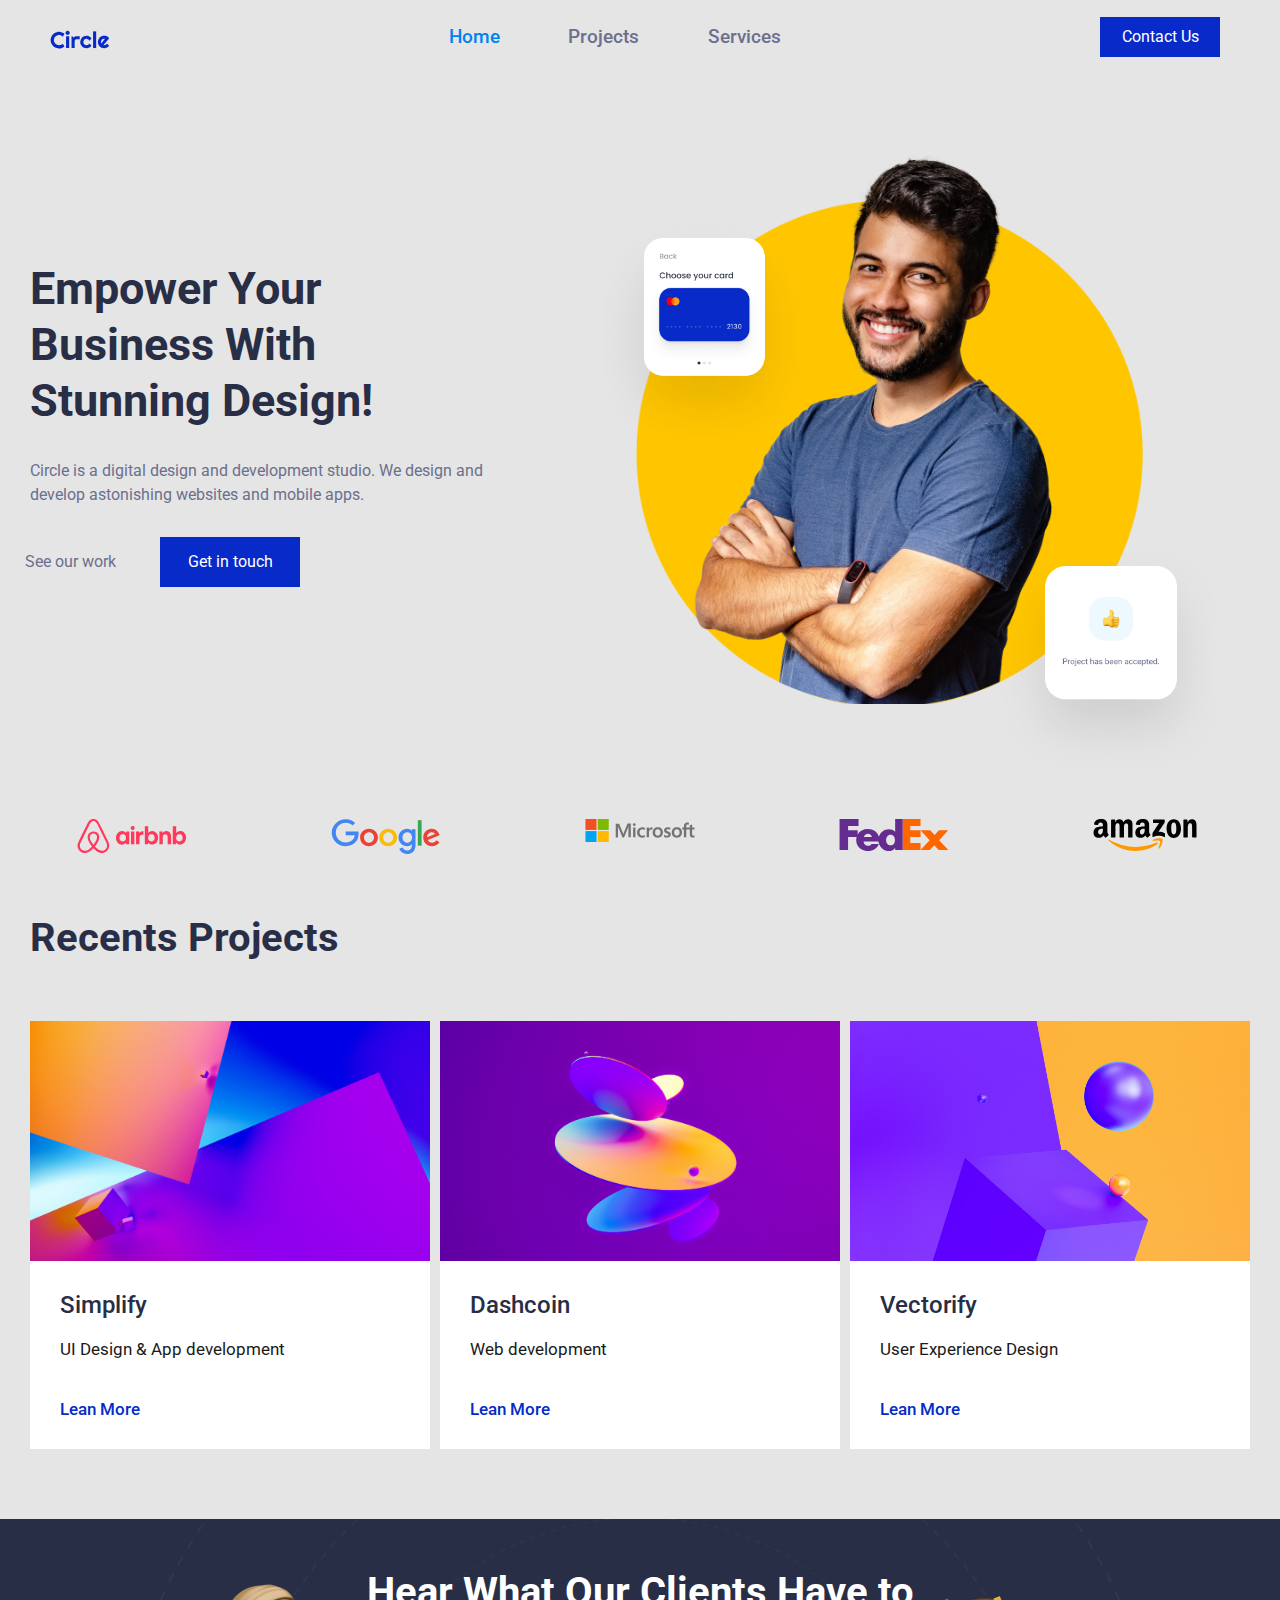
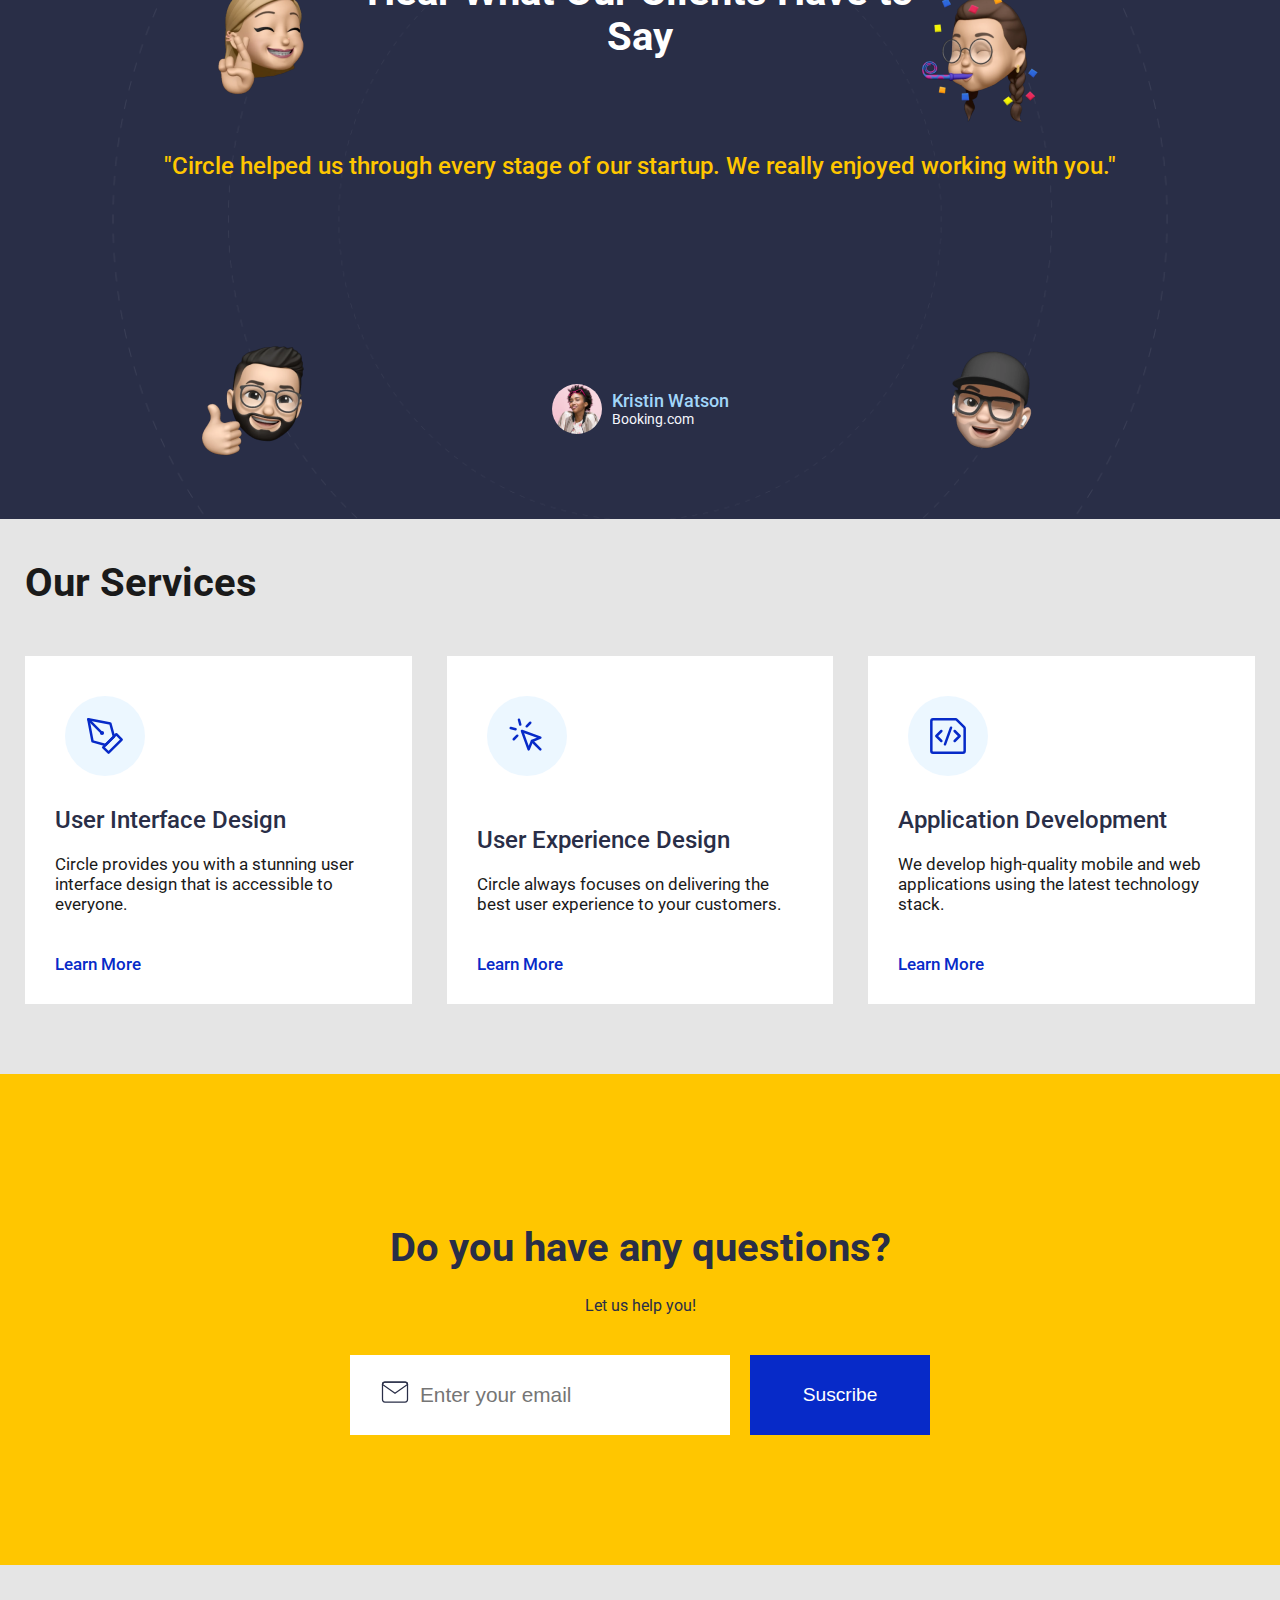
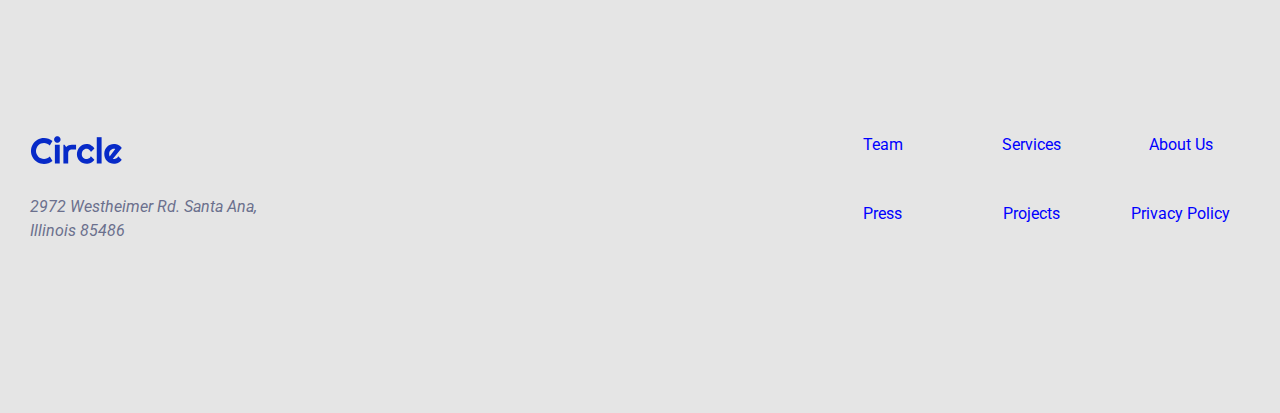
==== index.html @ cfe8a077 "mide term project" ====
<!DOCTYPE html>
<html lang="en">
<head>
    <meta charset="UTF-8">
    <meta http-equiv="X-UA-Compatible" content="IE=edge">
    <meta name="viewport" content="width=device-width, initial-scale=1.0">
    <title>MID-TERM</title>
    <!-- boostrap  -->
    
    <link rel="stylesheet" href="./style/style.css">
</head>
<body>
    <div class="total-container">
        <!-- header -->
        <header>
            <div>
                <div class="logo">
                  <img
                    class="circle-logo"
                    src="./img/logos/circle.svg"
                    alt="circle logo"
                  />
                </div>
        
                <nav id="page-nav">
                  <label for="hamburger">&#9776;</label>
                  <input type="checkbox" id="hamburger" />
        
                  <ul>
                    <li><a href="#Home" class="nav-link link-blue">Home</a></li>
                    <li><a href="#projects"class="nav-link">Projects</a></li>
                    <li><a href="#services" class="nav-link">Services</a></li>
                  </ul>
                </nav>
                <!-- contact us -->
                <div class="contact">
                  <a href="./html/contact.html">Contact Us</a>
                </div>
              </div>
        </header>

        <main>
            <!-- section 1 -->
            <section class="section1">
                <!-- texto -->
                <div class="section1-part1">
                    <!-- titulo -->
                    <h1>Empower Your Business With Stunning Design!</h1>
                    <!-- p -->
                    <p>
                        Circle is a digital design and development studio. We design and develop astonishing websites and mobile apps.
                    </p>
                    <!-- botones -->
                    <div class="section1-botones">
                        <a href="#" class="get">Get in touch</a>
                        <a href="#" class="see">See our work</a>
                    </div>
                </div>
                <!-- imagenes -->
                <div class="section1-part2 section1-img2">
                    <div><img src="./img/hero-section/card-1.png" alt="targeta bancaria" class="section1-img1"></div>
                    <div><img src="./img/hero-section/card-2.png" alt="Project has been accepted" class="section1-img3">
            </div>

            </section>
            <!-- section 2 -->
            <section class="section2">
                <!-- imagenes logos -->
                <div>
                    <img src="./img/logos/airbnb-logo.svg" alt="Airbnb logo" class="section2-logo">
                </div>
                <div>
                    <img src="./img/logos/google-logo.svg" alt="Google logo" class="section2-logo">
                </div>
                <div>
                    <img src="./img/logos/microsoft-logo.svg" alt="Microsoft logo" class="section2-logo">
                </div>
                <div>
                    <img src="./img/logos/fedex-logo.svg" alt="Fedex logo" class="section2-logo">
                </div>
                <div class="amazon-logo section2-logo">
                    <img src="./img/logos/amazon-logo.svg" alt="Amazon logo">
                </div>            
            </section>
            <!-- section 3 -->
            <section class="section3" id="projects">
                <!-- titulo -->
                <h2>Recents Projects</h2>
                <!-- proyectos -->
                <div class="projects">
                    <!-- proyecto 1 -->
                    <div class="project pro1">
                        <!-- imagen -->
                        <div class="container-img">
                            <img src="./img/projects-section/1.jpg" alt="Simplify" class="section3-img" >
                        </div>
                        <!-- parte inferior -->
                        <div class="container-txt">
                            <!-- titulo -->
                            <p class="project-title">Simplify</p>
                            <!-- texto -->
                            <p class="project-txt">UI Design & App development</p>
                            <!-- link -->
                            <a href="./html/recentProject1.html">Lean More</a>
                        </div>
                    </div>
                    <!-- proyecto 2 -->
                    <div class="project pro2">
                        <!-- imagen -->
                        <div class="container-img">
                            <img src="./img/projects-section/2.jpg" alt="Dashcoin" class="section3-img">
                        </div>
                        <!-- parte inferior -->
                        <div class="container-txt">
                            <!-- titulo -->
                            <p class="project-title">Dashcoin</p>
                            <!-- texto -->
                            <p class="project-txt">Web development</p>
                            <!-- link -->
                            <a href="./html/recentProject1.html">Lean More</a>
                        </div>
                    </div>
                    <!-- proyecto 3 -->
                    <div class="project pro3">
                        <!-- imagen -->
                        <div class="container-img">
                            <img src="./img/projects-section/3.jpg" alt="Vectorify" class="section3-img">
                        </div>
                        <!-- parte inferior -->
                        <div class="container-txt">
                            <!-- titulo -->
                            <p class="project-title">Vectorify</p>
                            <!-- texto -->
                            <p class="project-txt">User Experience Design</p>
                            <!-- link -->
                            <a href="./html/recentProject1.html">Lean More</a>
                        </div>
                    </div>
                </div> 
            </section>
            <!-- section 4 -->
            <section class="section4">
                <div class="section4-content">
                    <!-- titulo -->
                    <h3>Hear What Our Clients Have to Say</h3>
                    <!-- texto -->
                    <p class="section4-txt">"Circle helped us through every stage of our startup. We really enjoyed working with you."</p>
                    <!-- usuario -->
                    <div>
                        <!-- información -->
                        <div class="section4-user">
                            <!-- imagen usuario -->
                            <div class="section4-user-image"></div>
                            <!-- nombre -->
                            <div class="section4-user-info">
                                <p class="section4-name">Kristin Watson</p>
                                <!-- web -->
                                <p class="section4-web">Booking.com</p>
                            </div>
                        </div>
                    </div>
                </div>
                <!-- imagenes esquinas -->
                <img src="./img/testimonial-section/memoji-1.png" alt="memoji" class="section4-img1">   
                <img src="./img/testimonial-section/memoji-2.png" alt="memoji" class="section4-img2">   
                <img src="./img/testimonial-section/memoji-3.png" alt="memoji" class="section4-img3">   
                <img src="./img/testimonial-section/memoji-4.png" alt="memoji" class="section4-img4">   
            </section>
            <!-- section 5 -->
            <section class="section5" id="services">
                <!-- titulo -->
                <h1>Our Services</h1>
                <!-- body -->
                <div class="section5-content">
                    <!-- user interface -->
                    <div class="section5-box">
                        <!-- imagen -->
                        <div class="section5-img1"></div>
                        <!-- parte inferior -->
                        <div class="container-txt">
                            <!-- texto -->
                            <p class="project-title">
                                User Interface Design
                            </p>
                            <p class="project-txt">
                                Circle provides you with a stunning user interface design that is accessible to everyone.
                            </p>
                            <!-- link -->
                            <a href="#">Learn More</a>
                        </div>
                    </div>
                    <!-- user experience design -->
                    <div class="section5-box">
                        <!-- imagen -->
                        <div class="section5-img2"></div>
                        <!-- parte inferior -->
                        <div class="container-txt">
                            <!-- texto -->
                            <p class="project-title">
                                User Experience Design
                            </p>
                            <p class="project-txt">
                                Circle always focuses on delivering the best user experience to your customers.
                            </p>
                            <!-- link -->
                            <a href="#">Learn More</a>
                        </div>
                    </div>
                    <!-- application development -->
                    <div class="section5-box">
                        <!-- imagen -->
                        <div class="section5-img3"></div>
                        <!-- parte inferior -->
                        <div class="container-txt">
                            <!-- texto -->
                            <p class="project-title">
                                Application Development
                            </p>
                            <p class="project-txt">
                                We develop high-quality mobile and web applications using the latest technology stack.
                            </p>
                            <!-- link -->
                            <a href="#">Learn More</a>
                        </div>
                    </div>
                </div>
            </section>
            <!-- section 6 -->
            <section class="section6">
                <div class="section6-content">
                    <!-- titulo -->
                    <h1>Do you have any questions?</h1>
                    <!-- subtitulo -->
                    <div class="section6-subtitle">Let us help you!</div>
                    <!-- form -->
                    <div class="section6-email">
                        <form>
                            <!-- enter your email -->
                            <div class="section6-enter-email">
                                <!-- imagen -->
                                <div class="email-img"></div>
                                <!-- input -->
                                <input type="email" placeholder="Enter your email" class="section6-input-email">
                            </div>
                            <!-- botón -->
                            <input type="submit" value="Suscribe" class="section6-submit">
                        </form>
                        <!-- succes -->
                        <div class="section6-succes">
                            Thank you! Your submission has been received!
                        </div>
                        <!-- fail -->
                        <div class="section6-fail">
                            Oops! Something went wrong while submitting the form.
                        </div>
                    </div>
                </div>
            </section>
        </main>
        <!-- footer -->
        <footer>
            <!-- circle -->
            <div class="footer-info">
                <!-- logo -->
                <div class="footer-logo"></div>
                <!-- dirección -->
                <address>
                    2972 Westheimer Rd. Santa Ana, Illinois 85486
                </address>
            </div>
            <!-- links -->
            <div class="footer-links">
                <a href="#">Team</a>
                <a href="#">Services</a>
                <a href="#">About Us</a>
                <a href="#">Press</a>
                <a href="#">Projects</a>
                <a href="#">Privacy Policy</a>
            </div>
        </footer>
    </div>
<script src="./script/index.js"></script>

</body>
</html>
---- style/style.css ----
/* google fonts import roboto */
@import url('https://fonts.googleapis.com/css2?family=Roboto:wght@100;300;400;500;700&display=swap');
/* General styling */

*{
    box-sizing: border-box;
    margin: 0 auto;
    padding: 0;
}

body{
    font-family: 'Roboto', sans-serif;
    color: #1a1a1a;
    background: #E5E5E5;
}
h1, h2, h3, h4, h5, h6 {
    font-weight: bold;
}

/* Header */
.circle-logo {
    width: 100px;
    padding: 20px;
    margin-top: 10px;
  }

  header > div {
    width: 100%;
  
  }
  
  nav {
    width: 100%;
    padding: 0;
    margin: 0;
    background: #C8C8C8;
  }
  nav label, #hamburger {
    display: none;
  }
  
  nav ul {
    list-style: none;
    display: flex;
    justify-content: space-around;
    align-items: center;
    padding: 0;
    height: 100%;
  }
  .nav-link:hover{
    color:#072ac8 ;
  }
  .link-blue{
    color: #0082f3;
  }
  nav a {
    text-decoration: none;
    color: black;
  }

  nav a {
    color: #1a1a1a;
    font-weight: 500;
    cursor: pointer;
  }
  
  /* Show Hamburger */
  nav label {
    display: inline-block;
    color: rgb(25, 25, 25);
    font-style: normal;
    font-size: 2em;
    padding: 20px;
    position: absolute;
    top: -4px;
    right: 20px;
    cursor: pointer;
  }
  
  
  /* Break down menu items into vertical */
  
  .nav-link{
    font-size: 1.2em;
    text-align: left;
    display: block;
    margin-left: 5%;
    margin-bottom: 20px;
    padding: 10px;
    color: #6b708d;
  
  }
  .nav-link:hover{
    color:#072ac8 ;
  }
  .link-blue{
    color: #0082f3;
  }
  
  
  /* Toggle show/hide menu on checkbox click */
  #page-nav ul {
    display: none;
  }
  
  #page-nav input[type='checkbox']:checked ~ ul {
    animation-duration: 0.5s;
    animation-name: slidein;
    display: block;
  }
  
  @keyframes slidein {
    from {
      margin-left: 100%;
      width: 300%
    }
  
    to {
      margin-left: 0%;
      width: 100%;
    }
  }
  .contact{
    display: none;
  }
/* MAIN */
/* Section 1 */

.section1{
    display: flex;
    flex-direction: column;
    align-items: center;
    margin: 10px;
}
.section1-part1{
   display: flex; 
   align-items: center;
   flex-direction: column;
}
/* h1 */
.section1-part1 h1{
    color: #292E47;
    margin-top: 20px;
    font-size: 1.8rem;
    text-align: center;
    max-width: 85%;
    line-height: 2.5rem;
}
/* p */
.section1-part1 p{
    text-align: center;
    max-width: 85%;
    color: #6B708D;
    line-height: 1.7rem;
    margin: 30px;    
}
/* botones  */
.section1-botones{
    display: flex;
    flex-wrap: nowrap;
    align-items: center;
    flex-direction: column;
}
.get{
    height: 50px;
    width: 140px;
    background: #072ac8;
    margin-right: 20px;
    color: white;
    text-decoration: none;
    display: flex;
    align-items: center;
    justify-content: center;
}

.see{
    height: 50px;
    width: 140px;
    margin-right: 20px;
    color: #6B708D;
    text-decoration: none;
    display: flex;
    align-items: center;
    justify-content: center;
}
/* imagenes section 1  */
.section1-part2{
    margin-top: 30px;
}
.section1-img1{
    display: none;
}
.section1-img2{
        height: 400px;
        width: 360px;
        background-image: url("../img/hero-section/hero-image.png");
        position: relative;
        background-position: 50% 50%;
        background-size: cover;
        background-repeat: no-repeat;
}
.section1-img3{
    display: none;
}

/* section 2 */
.section2{
    margin: 90px 10px 10px 10px;
    display: grid;
    grid-template-columns: repeat(2, 1fr);
    grid-template-rows: repeat(2, 1fr);
    grid-column-gap: 20px;
    grid-row-gap: 20px;
    justify-items: center;
}
.section2-logo{
    width: 110px;
    margin: 25px;
}
.amazon-logo{
    display: none;
}

/* section 3 */
.section3{
    display: flex;
    flex-direction: column;
    align-items: center;
    margin: 30px;
}

.section3 h2{
    color:#292E47;
    font-size: 40px;
    margin-top: 20px;
}
.projects{
    display: grid;
    grid-template-columns: 1fr;
    grid-template-rows: repeat(3, 1fr);
    grid-column-gap: 0px;
    width: 100%;
}
.project{
    background: white;
    width: 100%;
    margin: 10px auto;

}

/* projects images */

.container-img{
    width: 100%;
    height: 240px;
    margin: auto;
}
.section3-img{
    display: block;
    width: 100%;
    height: 100%;
    margin: 0;
    object-fit: cover; 
}
/* parte inferior projects */
.container-txt{
    height: auto;
    display: flex;
    flex-direction: column;
    justify-content: space-between;
}
.project-title{
    margin: 30px 30px 20px;
    color: #292e47;
    font-size: 1.5rem;
    font-weight: 500;
}
.project-txt{
    margin: 0px 30px 10px;
    font-size: 17px;
    font-weight: 400;
}
.container-txt a{
    text-decoration: none;
    color: #072ac8;
    font-size: 17px;
    font-weight: 500;
    margin: 30px;
}

/* section 4 */
.section4{
    height: 500px;
    margin: 0;
    position: relative;
    background-image: url(../img/testimonial-section/orbit.png);
    background-color: #292e47;
    margin-top: 60px;
    background-position: 50% 50%;
    background-size: cover;
    background-repeat: no-repeat;
}
.section4-content{
    display: flex;
    flex-direction: column;
}
.section4-content h3{
    color: white;
    font-size: 30px;
    width: 80%;
    text-align: center;
    margin-top: 50px;
    line-height: 45px;
}
.section4-txt{
    color: #FFC600;
    margin-top: 70px;
    font-size: 1.5rem;
    text-align: center;
    font-weight: 500;
    width: 80%;
    line-height: 35px;
}
.section4-user{
    display: flex;
    flex-direction: row;
    align-items: center;
    position: relative;
    top: 90px;
}
.section4-user-image{
    width: 50px;
    height: 50px;
    border-radius: 50%;
    background-image: url(../img/testimonial-section/profile.png);
    background-position: 50% 50%;
    background-size: cover;
    background-repeat: no-repeat;
    margin-right: 10px;
    position: relative;
}
.section4-name{
    color: #A2D6F9;
    font-size: 1.1rem;
    font-weight: 500;
}
.section4-web{
    color:#F4F6FC;
    font-size: 0.85rem;
}
.section4-img1{
    display: none; 
}
.section4-img2{
    display: none; 
}
.section4-img3{
    display: none; 
}
.section4-img4{
    display: none;  
}


/* section 5 */
.section5{
    margin-top: 40px;    
}
/* titulo seccion */
.section5 h1{
    font-size: 1.8rem;
    text-align: center;
}
/* contenido seccion */
.section5-content{
    display: grid;
    grid-template-columns: 1fr;
    grid-template-rows: repeat(3, 1fr);
    grid-column-gap: 0px;
    grid-row-gap: 15px;
    margin-top: 20px;
    margin-bottom: 60px;
}
/* cajas */
.section5-box{
    display: flex;
    flex-direction: column;
    justify-content: space-between;
    background-color: white;
    margin:0px 30px;
}
/* imagenes iconos  */
.section5-img1{
    width: 80px;
    height: 80px;
    margin: 40px 0 0 40px;
    border-radius: 50%;
    background-color: #ecf7ff;
    background-image: url(../img/services-section/icons/1.svg);
    background-position: 50% 50%;
    background-repeat: no-repeat;
}
.section5-img2{
    width: 80px;
    height: 80px;
    margin: 40px 0 0 40px;
    border-radius: 50%;
    background-color: #ecf7ff;
    background-image: url(../img/services-section/icons/2.svg);
    background-position: 50% 50%;
    background-repeat: no-repeat;
}
.section5-img3{
    width: 80px;
    height: 80px;
    margin: 40px 0 0 40px;
    border-radius: 50%;
    background-color: #ecf7ff;
    background-image: url(../img/services-section/icons/3.svg);
    background-position: 50% 50%;
    background-repeat: no-repeat;
    
}

/* section 6 */
.section6{
    display: flex;
    background-color: #ffc600;
    text-align: center;
}
.section6 h1{
    font-size: 1.8rem;
    margin-top: 100px;
    color:#292E47;
}
.section6-subtitle{
    color: #292E47;
    margin-top: 25px;
    margin-bottom: 40px;
}
/* form */
.section6-email{
    display: flex;
    flex-direction: column;
}
/* email */
.section6-enter-email{
    position: relative;
}
.section6-input-email{
    height: 80px;
    width: 240px;
    padding: 15px 70px;
    display: flex;
    border: 0;
}
.email-img{
    position: absolute;
    left: 8%;
    top: 27%;
    right: auto;
    bottom: auto;
    width: 30px;
    height: 30px;
    background-image: url(../img/newsletter/icon/mail.svg);
    background-position: 50% 50%;
    background-size: auto;
    background-repeat: no-repeat;
}
.section6-submit{
    padding: 15px 30px;
    background-color: #072ac8;
    font-size: 1.2rem;
    border: 0;
    color: white;
    margin-top: 20px;
    margin-bottom: 100px;
    height: 80px;
    width: 240px;
}
.section6-succes{
    display: none;
}
.section6-fail{
    display: none;
}
/* footer */
footer{
    margin-top: 60px;
}
.footer-info{
    display: flex;
    flex-direction: column;
    text-align: center;
}
.footer-logo{
    width: 100px;
    height: 30px;
    margin-bottom: 30px;
    background-image: url(../img/logos/circle.svg);
    background-size: contain;
    background-repeat: no-repeat;
}
.footer-info address{
    width: 240px;
    line-height: 150%;
    color: #6B708D;
    margin-bottom:25px;   
}
.footer-links{
    display: grid;
    grid-template-columns: repeat(3, 1fr);
    grid-template-rows: repeat(2, 1fr);
    grid-column-gap: 16px;
    grid-row-gap: 16px;
    margin-bottom: 100px; 
    margin-right: 50px;
    margin-left: 50px;
    text-align: start;
}
.footer-links a{
    text-decoration: none;
    color: blue;   
    text-align: center; 
}
/* MEDIA QUERY 480PX */
@media screen and (min-width: 480px){
    /* section1 */
    /* titulo */
    .section1-part1 h1{
        font-size: 2.5rem;
        line-height: 3rem;
    }
    /* botones */
    .section1-botones{
        display: flex;
        flex-wrap: nowrap;
        align-items: center;
        flex-direction: row; 
    }
    /* titulo section 4 */
    .section4-content h3{
        font-size: 40px;
        width: 90%;
    }
    .section4-user{
        top: 130px;
    }
    /* titulo section 5 */
    .section5 h1{
        font-size: 2.5rem;
    }
    /* formulario section 6 */
    .section6-submit{
        width: 400px;
    }
    .section6-input-email{
        width: 400px;
    }
}
/* MEDIA QUERY 768PX */
@media screen and (min-width: 768px){
    /* section 1 */
    .section1-part1 h1{
        font-size: 3.5rem;
        line-height: 4.5rem;
    }
    .section1-part1 p{
        font-size: 1.3rem;
        line-height: 1.9rem;
    }
    /* section 1 part 2 */
    .section1-img1{
        display: block;
        position: absolute;
        left:-90px;
        right: auto;
        bottom: auto;
        max-width: 280px;
    }
    .section1-img2{
        height: 600px;
        width: 550px;
        background-image: url("../img/hero-section/hero-image.png");
        position: relative;
        background-position: 50% 50%;
        background-size: cover;
        background-repeat: no-repeat;

    }
    .section1-img3{
        display: block;
        position: absolute;
        left: 75%;
        top: 75%;
        right: auto;
        bottom: auto;
        max-width: 280px;
    }
    /* section 3 */
    .section3 {
        display: block;
    }
    .section3 h2 {
        text-align: left;
        margin-bottom: 50px;
    }
    .projects{
        display: grid;
        grid-template-columns: repeat(2, 1fr);
        grid-template-rows: repeat(2, 1fr);
        grid-column-gap: 30px;
        grid-row-gap: 0px;
    }
    /* section 4 */
    .section4{
     position: relative;
     height: 500px;
    }
    .section4-content h3{
        width: 45%;
    }
    .section4-user{
        top: 110px;
    }

    .section4-img1{
        display: block;
        position: relative;
        width: 100px;
        top: -60%;
        left: -27%;
    }
    .section4-img2{
        display: block;
        position: relative;
        width: 100px;
        top: -15%;
        left: 27%;
    }
    .section4-img3{
        display: block;
        position: relative;
        width: 100px;
        top: -36%;
        left: -27%;
    }
    .section4-img4{
        display: block;
        position: relative;
        width: 100px;
        top: -118%;
        left: 27%;   
    }

    /* section 5 */
    .section5-content{
        display: grid;
        grid-template-columns: repeat(3, 1fr);
        grid-column-gap: 35px;
        grid-template-rows: 1fr;
        margin: 50px 25px 70px 25px;
    }
    .section5-box{
        margin: 0;
    }
    .section5 h1{
        text-align: left;
        margin-left: 25px;
    }
    
        /* section 6 */
    .section6 h1{
        font-size: 2.5rem;
        margin-top: 150px;
    }
    /* form */
    form{
        display: flex;
    }
    /* email */
    .section6-input-email{
        width: 380px;
    }
    .section6-email{
        margin-bottom: 130px;
        width: 700px;
    }
    .section6-submit{
        margin: 0 0 0 20px;
        width: 180px;
    }
    .section6-input-email{
        font-size: 1.3rem;
    }
    .section6-succes{
        display: none;
    }
    .section6-fail{
        display: none;
    }
    /* footer */
    footer{
        display: flex;
        margin-top: 170px;
        margin-bottom: 90px;
    }
    .footer-info{
        text-align: left;
        margin-left: 30px;
    }
    .footer-logo{
        margin: 0 0 30px 0;
    }
    .footer-links{
        grid-column-gap: 50px;
        grid-row-gap: 50px
    }
}
/* MEDIA QUERY 992PX*/
@media screen and (min-width: 992px){
    .total-container{
        max-width: 1335px;
    }
    /* header */
   .logo{
    margin-left: 30px;
   }
   .contact{
    display: block;
    margin-right: 20px;
    background: #072ac8;
    display: flex;
    align-items: center;
    justify-content: center;
    height: 40px;
    width: 120px;
    margin-right: 60px;
  }
  .contact:hover{
    background-color: #0b1957;
  }
  .contact a{
    text-decoration: none;
    color: white;
  }
  header > div {
    display: flex;
    justify-content: space-between;
    align-items: center;
    flex-flow: row;
  }
  nav {
    width: 400px;
    background: none;
    margin: 0;
  }
  #page-nav ul {
    display: flex;
  }
  /* Show Hamburger */
  nav label {
    display: none;
  }  
  .nav-link{
    margin: 0;
   }
    /* section 1 */
    .section1{
        flex-direction: row;
        max-width: 100%;
        margin-left: 0;
        margin-top: 50px;
     }
     .section1-part1{
        align-items: flex-start;
        width: 42%;
        margin-left: 0;
     }
     .section1-part1 h1{
        font-size: 2.8rem;
        text-align: left;
        line-height: 3.5rem;
        margin-left: 30px;
    }
    .section1-part1 p{
        font-size: 1rem;
        line-height: 1.5rem;
        text-align: left;
       
    }
    .section1-botones{
        margin-left: 0;
        flex-direction: row-reverse;
    }
    .section1-part2{
        width: 40%;
        height: 43vw;
        margin-left: 0;
        margin-right: 10%;
        max-height:590px ;
    }
    .section1-img1{
        left:-10%;
        top: 10%;
        max-width: 240px;
    }
    .section1-img3{
        left: 70%;
        top: 70%;
        max-width: 240px;
    }
    /* section 2 */
    .section2{
        display: grid;
        grid-template-columns: repeat(5, 1fr);
        grid-template-rows: 1fr;
        grid-column-gap: 10px;
        grid-row-gap: 0px;
    }
    .amazon-logo{
        display: block;
    }
    /* section 3 */
    .projects{
        display: grid;
        grid-template-columns: repeat(3, 1fr);
        grid-template-rows: 1fr;
        grid-column-gap: 10px;
        grid-row-gap: 0px;
    }
    /* section 4 */
    .section4{
        position: relative;
        height: 600px;
    }
    .section4-txt{
        color: #FFC600;
        margin-top: 90px;
        font-size: 1.5rem;
        text-align: center;
        font-weight: 500;
        width: 80%;
        line-height: 35px;
    }
    .section4-img1{
        display: block;
        position: relative;
        width: 150px;
        top: -45%;
        left: -30%;
    }
    .section4-img2{
        display: block;
        position: relative;
        width: 150px;
        top: -9%;
        left: 27%;
    }
    .section4-img3{
        display: block;
        position: relative;
        width: 150px;
        top: -35%;
        left: -30%;
    }
    .section4-img4{
        display: block;
        position: relative;
        width: 150px;
        top: -118%;
        left: 27%;   
    }
    .section4-user{
        top: 200px;
    }
}
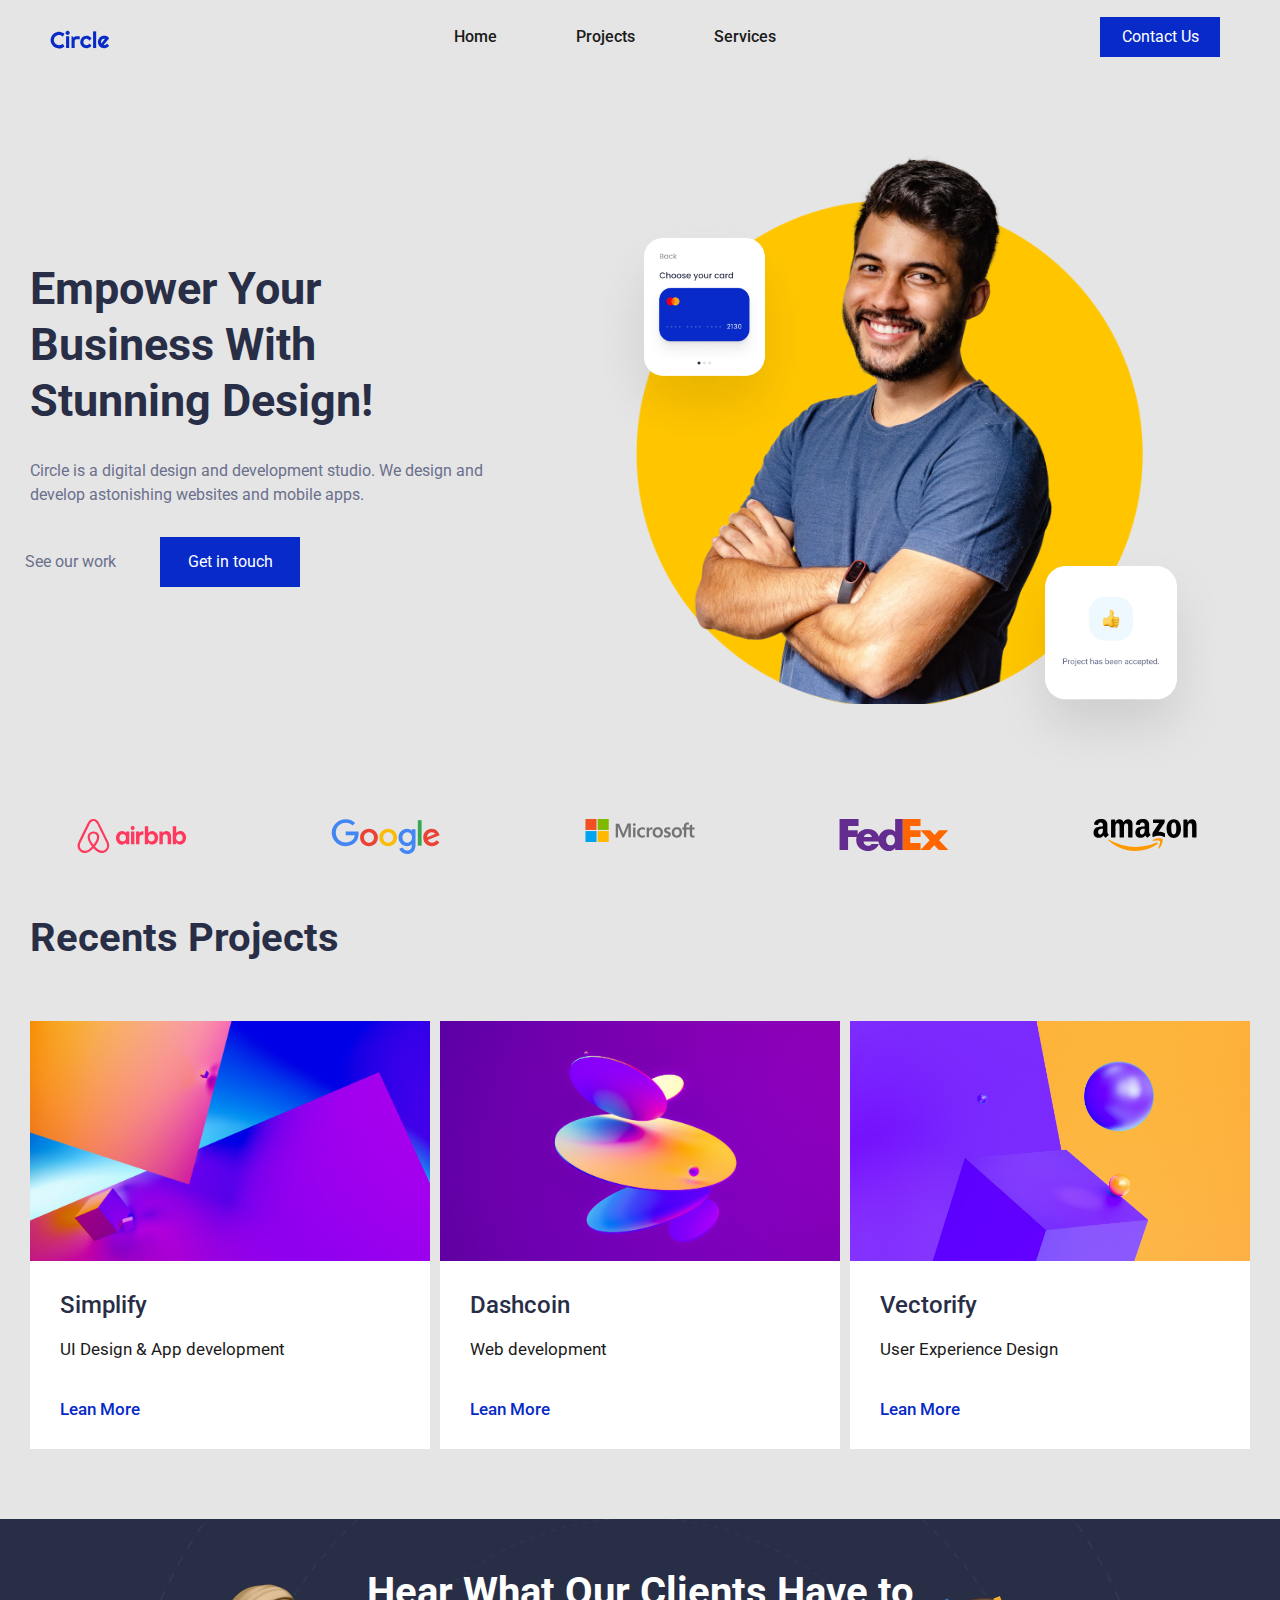
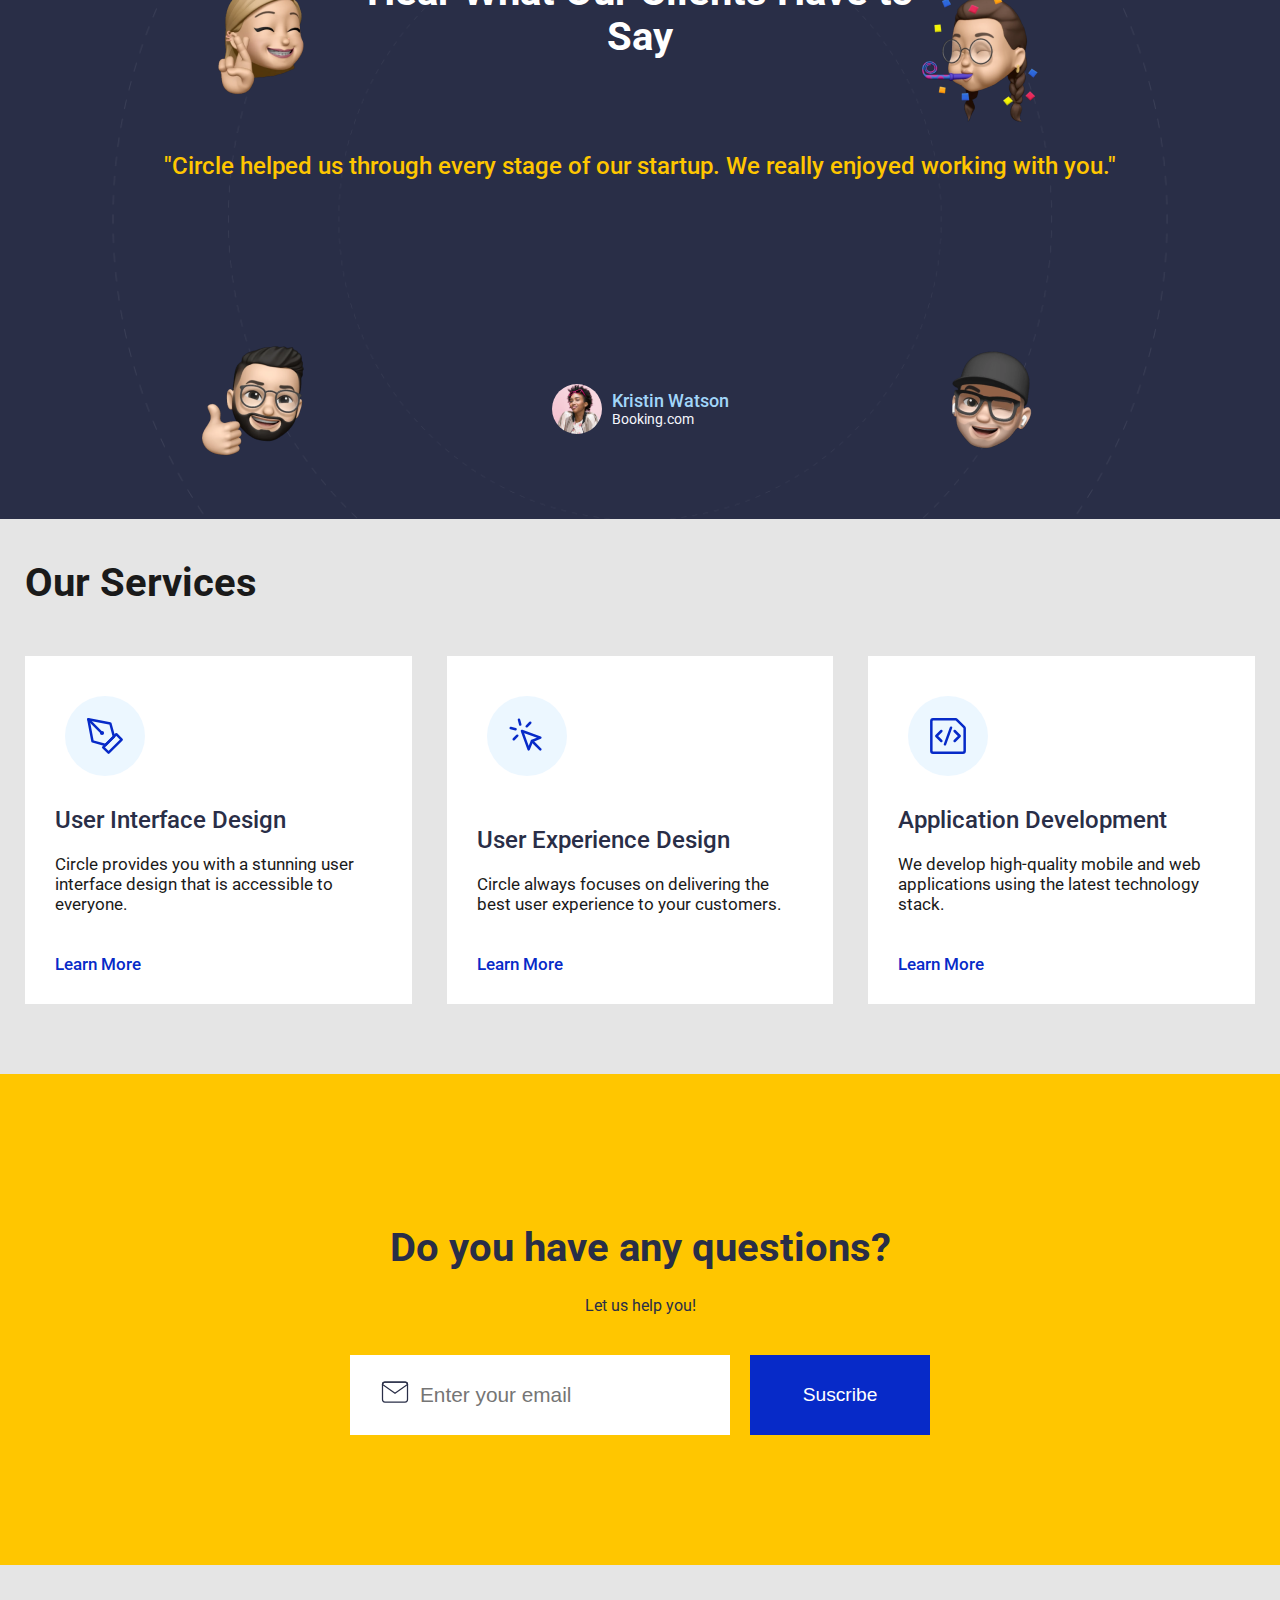
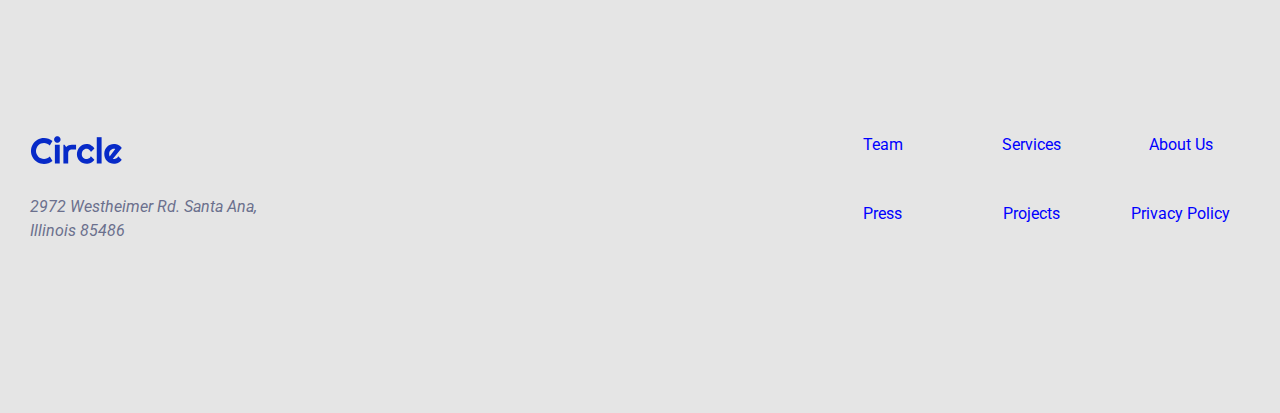
==== commit 4ad61f80: "burger menu" ====
--- a/index.html
+++ b/index.html
@@ -1,42 +1,48 @@
 <!DOCTYPE html>
 <html lang="en">
+
 <head>
     <meta charset="UTF-8">
     <meta http-equiv="X-UA-Compatible" content="IE=edge">
     <meta name="viewport" content="width=device-width, initial-scale=1.0">
     <title>MID-TERM</title>
     <!-- boostrap  -->
-    
+
     <link rel="stylesheet" href="./style/style.css">
 </head>
+
 <body>
     <div class="total-container">
         <!-- header -->
         <header>
             <div>
                 <div class="logo">
-                  <img
-                    class="circle-logo"
-                    src="./img/logos/circle.svg"
-                    alt="circle logo"
-                  />
-                </div>
-        
+                    <img class="circle-logo" src="./img/logos/circle.svg" alt="circle logo" />
+                </div>
+
                 <nav id="page-nav">
-                  <label for="hamburger">&#9776;</label>
-                  <input type="checkbox" id="hamburger" />
-        
-                  <ul>
-                    <li><a href="#Home" class="nav-link link-blue">Home</a></li>
-                    <li><a href="#projects"class="nav-link">Projects</a></li>
-                    <li><a href="#services" class="nav-link">Services</a></li>
-                  </ul>
+
+                    <input id="menu-toggle" type="checkbox" />
+
+                    <label class="menu-button-container" for="menu-toggle">
+                        <div class="menu-button"></div>
+                    </label>
+
+                    <ul class="menu">
+                        <li><a href="#index.html">Home</a></li>
+
+                        <li><a href="#projects">Projects</a></li>
+
+                        <li><a href="#services">Services</a></li>
+                    </ul>
+
+
                 </nav>
                 <!-- contact us -->
                 <div class="contact">
-                  <a href="./html/contact.html">Contact Us</a>
-                </div>
-              </div>
+                    <a href="./html/contact.html">Contact Us</a>
+                </div>
+            </div>
         </header>
 
         <main>
@@ -48,7 +54,8 @@
                     <h1>Empower Your Business With Stunning Design!</h1>
                     <!-- p -->
                     <p>
-                        Circle is a digital design and development studio. We design and develop astonishing websites and mobile apps.
+                        Circle is a digital design and development studio. We design and develop astonishing websites
+                        and mobile apps.
                     </p>
                     <!-- botones -->
                     <div class="section1-botones">
@@ -60,7 +67,7 @@
                 <div class="section1-part2 section1-img2">
                     <div><img src="./img/hero-section/card-1.png" alt="targeta bancaria" class="section1-img1"></div>
                     <div><img src="./img/hero-section/card-2.png" alt="Project has been accepted" class="section1-img3">
-            </div>
+                    </div>
 
             </section>
             <!-- section 2 -->
@@ -80,7 +87,7 @@
                 </div>
                 <div class="amazon-logo section2-logo">
                     <img src="./img/logos/amazon-logo.svg" alt="Amazon logo">
-                </div>            
+                </div>
             </section>
             <!-- section 3 -->
             <section class="section3" id="projects">
@@ -92,7 +99,7 @@
                     <div class="project pro1">
                         <!-- imagen -->
                         <div class="container-img">
-                            <img src="./img/projects-section/1.jpg" alt="Simplify" class="section3-img" >
+                            <img src="./img/projects-section/1.jpg" alt="Simplify" class="section3-img">
                         </div>
                         <!-- parte inferior -->
                         <div class="container-txt">
@@ -136,7 +143,7 @@
                             <a href="./html/recentProject1.html">Lean More</a>
                         </div>
                     </div>
-                </div> 
+                </div>
             </section>
             <!-- section 4 -->
             <section class="section4">
@@ -144,7 +151,8 @@
                     <!-- titulo -->
                     <h3>Hear What Our Clients Have to Say</h3>
                     <!-- texto -->
-                    <p class="section4-txt">"Circle helped us through every stage of our startup. We really enjoyed working with you."</p>
+                    <p class="section4-txt">"Circle helped us through every stage of our startup. We really enjoyed
+                        working with you."</p>
                     <!-- usuario -->
                     <div>
                         <!-- información -->
@@ -161,10 +169,10 @@
                     </div>
                 </div>
                 <!-- imagenes esquinas -->
-                <img src="./img/testimonial-section/memoji-1.png" alt="memoji" class="section4-img1">   
-                <img src="./img/testimonial-section/memoji-2.png" alt="memoji" class="section4-img2">   
-                <img src="./img/testimonial-section/memoji-3.png" alt="memoji" class="section4-img3">   
-                <img src="./img/testimonial-section/memoji-4.png" alt="memoji" class="section4-img4">   
+                <img src="./img/testimonial-section/memoji-1.png" alt="memoji" class="section4-img1">
+                <img src="./img/testimonial-section/memoji-2.png" alt="memoji" class="section4-img2">
+                <img src="./img/testimonial-section/memoji-3.png" alt="memoji" class="section4-img3">
+                <img src="./img/testimonial-section/memoji-4.png" alt="memoji" class="section4-img4">
             </section>
             <!-- section 5 -->
             <section class="section5" id="services">
@@ -183,7 +191,8 @@
                                 User Interface Design
                             </p>
                             <p class="project-txt">
-                                Circle provides you with a stunning user interface design that is accessible to everyone.
+                                Circle provides you with a stunning user interface design that is accessible to
+                                everyone.
                             </p>
                             <!-- link -->
                             <a href="#">Learn More</a>
@@ -279,7 +288,8 @@
             </div>
         </footer>
     </div>
-<script src="./script/index.js"></script>
+    <script src="./script/index.js"></script>
 
 </body>
-</html>
+
+</html>--- a/style/style.css
+++ b/style/style.css
@@ -2,18 +2,24 @@
 @import url('https://fonts.googleapis.com/css2?family=Roboto:wght@100;300;400;500;700&display=swap');
 /* General styling */
 
-*{
+* {
     box-sizing: border-box;
     margin: 0 auto;
     padding: 0;
 }
 
-body{
+body {
     font-family: 'Roboto', sans-serif;
     color: #1a1a1a;
     background: #E5E5E5;
 }
-h1, h2, h3, h4, h5, h6 {
+
+h1,
+h2,
+h3,
+h4,
+h5,
+h6 {
     font-weight: bold;
 }
 
@@ -22,50 +28,55 @@
     width: 100px;
     padding: 20px;
     margin-top: 10px;
-  }
-
-  header > div {
+}
+
+header>div {
     width: 100%;
-  
-  }
-  
-  nav {
+
+}
+
+nav {
     width: 100%;
     padding: 0;
     margin: 0;
     background: #C8C8C8;
-  }
-  nav label, #hamburger {
-    display: none;
-  }
-  
-  nav ul {
+}
+
+nav label,
+#menu-toggle {
+    display: none;
+}
+
+nav ul {
     list-style: none;
     display: flex;
     justify-content: space-around;
     align-items: center;
     padding: 0;
     height: 100%;
-  }
-  .nav-link:hover{
-    color:#072ac8 ;
-  }
-  .link-blue{
+}
+
+.nav-link:hover {
+    color: #072ac8;
+}
+
+.link-blue {
     color: #0082f3;
-  }
-  nav a {
+}
+
+nav a {
     text-decoration: none;
     color: black;
-  }
-
-  nav a {
+}
+
+nav a {
     color: #1a1a1a;
     font-weight: 500;
     cursor: pointer;
-  }
-  
-  /* Show Hamburger */
-  nav label {
+}
+
+/* Show burger menu */
+nav label {
     display: inline-block;
     color: rgb(25, 25, 25);
     font-style: normal;
@@ -75,70 +86,76 @@
     top: -4px;
     right: 20px;
     cursor: pointer;
-  }
-  
-  
-  /* Break down menu items into vertical */
-  
-  .nav-link{
+}
+
+
+/* Break down menu items into vertical */
+
+.nav-link {
     font-size: 1.2em;
-    text-align: left;
+    text-align: center;
     display: block;
     margin-left: 5%;
     margin-bottom: 20px;
     padding: 10px;
     color: #6b708d;
-  
-  }
-  .nav-link:hover{
-    color:#072ac8 ;
-  }
-  .link-blue{
+
+}
+
+.nav-link:hover {
+    color: #072ac8;
+}
+
+.link-blue {
     color: #0082f3;
-  }
-  
-  
-  /* Toggle show/hide menu on checkbox click */
-  #page-nav ul {
-    display: none;
-  }
-  
-  #page-nav input[type='checkbox']:checked ~ ul {
+}
+
+
+/* Toggle show/hide menu on checkbox click */
+#page-nav ul {
+    display: none;
+}
+
+#page-nav input[type='checkbox']:checked~ul {
     animation-duration: 0.5s;
     animation-name: slidein;
     display: block;
-  }
-  
-  @keyframes slidein {
+}
+
+@keyframes slidein {
     from {
-      margin-left: 100%;
-      width: 300%
-    }
-  
+        margin-left: 100%;
+        width: 300%
+    }
+
     to {
-      margin-left: 0%;
-      width: 100%;
-    }
-  }
-  .contact{
-    display: none;
-  }
+        margin-left: 0%;
+        width: 100%;
+    }
+}
+
+.contact {
+    display: none;
+}
+
 /* MAIN */
 /* Section 1 */
 
-.section1{
+.section1 {
     display: flex;
     flex-direction: column;
     align-items: center;
     margin: 10px;
 }
-.section1-part1{
-   display: flex; 
-   align-items: center;
-   flex-direction: column;
-}
+
+.section1-part1 {
+    display: flex;
+    align-items: center;
+    flex-direction: column;
+}
+
 /* h1 */
-.section1-part1 h1{
+.section1-part1 h1 {
     color: #292E47;
     margin-top: 20px;
     font-size: 1.8rem;
@@ -146,22 +163,25 @@
     max-width: 85%;
     line-height: 2.5rem;
 }
+
 /* p */
-.section1-part1 p{
+.section1-part1 p {
     text-align: center;
     max-width: 85%;
     color: #6B708D;
     line-height: 1.7rem;
-    margin: 30px;    
-}
+    margin: 30px;
+}
+
 /* botones  */
-.section1-botones{
+.section1-botones {
     display: flex;
     flex-wrap: nowrap;
     align-items: center;
     flex-direction: column;
 }
-.get{
+
+.get {
     height: 50px;
     width: 140px;
     background: #072ac8;
@@ -173,7 +193,7 @@
     justify-content: center;
 }
 
-.see{
+.see {
     height: 50px;
     width: 140px;
     margin-right: 20px;
@@ -183,28 +203,32 @@
     align-items: center;
     justify-content: center;
 }
+
 /* imagenes section 1  */
-.section1-part2{
+.section1-part2 {
     margin-top: 30px;
 }
-.section1-img1{
-    display: none;
-}
-.section1-img2{
-        height: 400px;
-        width: 360px;
-        background-image: url("../img/hero-section/hero-image.png");
-        position: relative;
-        background-position: 50% 50%;
-        background-size: cover;
-        background-repeat: no-repeat;
-}
-.section1-img3{
+
+.section1-img1 {
+    display: none;
+}
+
+.section1-img2 {
+    height: 400px;
+    width: 360px;
+    background-image: url("../img/hero-section/hero-image.png");
+    position: relative;
+    background-position: 50% 50%;
+    background-size: cover;
+    background-repeat: no-repeat;
+}
+
+.section1-img3 {
     display: none;
 }
 
 /* section 2 */
-.section2{
+.section2 {
     margin: 90px 10px 10px 10px;
     display: grid;
     grid-template-columns: repeat(2, 1fr);
@@ -213,35 +237,39 @@
     grid-row-gap: 20px;
     justify-items: center;
 }
-.section2-logo{
+
+.section2-logo {
     width: 110px;
     margin: 25px;
 }
-.amazon-logo{
+
+.amazon-logo {
     display: none;
 }
 
 /* section 3 */
-.section3{
+.section3 {
     display: flex;
     flex-direction: column;
     align-items: center;
     margin: 30px;
 }
 
-.section3 h2{
-    color:#292E47;
+.section3 h2 {
+    color: #292E47;
     font-size: 40px;
     margin-top: 20px;
 }
-.projects{
+
+.projects {
     display: grid;
     grid-template-columns: 1fr;
     grid-template-rows: repeat(3, 1fr);
     grid-column-gap: 0px;
     width: 100%;
 }
-.project{
+
+.project {
     background: white;
     width: 100%;
     margin: 10px auto;
@@ -250,37 +278,42 @@
 
 /* projects images */
 
-.container-img{
+.container-img {
     width: 100%;
     height: 240px;
     margin: auto;
 }
-.section3-img{
+
+.section3-img {
     display: block;
     width: 100%;
     height: 100%;
     margin: 0;
-    object-fit: cover; 
-}
+    object-fit: cover;
+}
+
 /* parte inferior projects */
-.container-txt{
+.container-txt {
     height: auto;
     display: flex;
     flex-direction: column;
     justify-content: space-between;
 }
-.project-title{
+
+.project-title {
     margin: 30px 30px 20px;
     color: #292e47;
     font-size: 1.5rem;
     font-weight: 500;
 }
-.project-txt{
+
+.project-txt {
     margin: 0px 30px 10px;
     font-size: 17px;
     font-weight: 400;
 }
-.container-txt a{
+
+.container-txt a {
     text-decoration: none;
     color: #072ac8;
     font-size: 17px;
@@ -289,7 +322,7 @@
 }
 
 /* section 4 */
-.section4{
+.section4 {
     height: 500px;
     margin: 0;
     position: relative;
@@ -300,11 +333,13 @@
     background-size: cover;
     background-repeat: no-repeat;
 }
-.section4-content{
+
+.section4-content {
     display: flex;
     flex-direction: column;
 }
-.section4-content h3{
+
+.section4-content h3 {
     color: white;
     font-size: 30px;
     width: 80%;
@@ -312,7 +347,8 @@
     margin-top: 50px;
     line-height: 45px;
 }
-.section4-txt{
+
+.section4-txt {
     color: #FFC600;
     margin-top: 70px;
     font-size: 1.5rem;
@@ -321,14 +357,16 @@
     width: 80%;
     line-height: 35px;
 }
-.section4-user{
+
+.section4-user {
     display: flex;
     flex-direction: row;
     align-items: center;
     position: relative;
     top: 90px;
 }
-.section4-user-image{
+
+.section4-user-image {
     width: 50px;
     height: 50px;
     border-radius: 50%;
@@ -339,40 +377,48 @@
     margin-right: 10px;
     position: relative;
 }
-.section4-name{
+
+.section4-name {
     color: #A2D6F9;
     font-size: 1.1rem;
     font-weight: 500;
 }
-.section4-web{
-    color:#F4F6FC;
+
+.section4-web {
+    color: #F4F6FC;
     font-size: 0.85rem;
 }
-.section4-img1{
-    display: none; 
-}
-.section4-img2{
-    display: none; 
-}
-.section4-img3{
-    display: none; 
-}
-.section4-img4{
-    display: none;  
+
+.section4-img1 {
+    display: none;
+}
+
+.section4-img2 {
+    display: none;
+}
+
+.section4-img3 {
+    display: none;
+}
+
+.section4-img4 {
+    display: none;
 }
 
 
 /* section 5 */
-.section5{
-    margin-top: 40px;    
-}
+.section5 {
+    margin-top: 40px;
+}
+
 /* titulo seccion */
-.section5 h1{
+.section5 h1 {
     font-size: 1.8rem;
     text-align: center;
 }
+
 /* contenido seccion */
-.section5-content{
+.section5-content {
     display: grid;
     grid-template-columns: 1fr;
     grid-template-rows: repeat(3, 1fr);
@@ -381,16 +427,18 @@
     margin-top: 20px;
     margin-bottom: 60px;
 }
+
 /* cajas */
-.section5-box{
+.section5-box {
     display: flex;
     flex-direction: column;
     justify-content: space-between;
     background-color: white;
-    margin:0px 30px;
-}
+    margin: 0px 30px;
+}
+
 /* imagenes iconos  */
-.section5-img1{
+.section5-img1 {
     width: 80px;
     height: 80px;
     margin: 40px 0 0 40px;
@@ -400,7 +448,8 @@
     background-position: 50% 50%;
     background-repeat: no-repeat;
 }
-.section5-img2{
+
+.section5-img2 {
     width: 80px;
     height: 80px;
     margin: 40px 0 0 40px;
@@ -410,7 +459,8 @@
     background-position: 50% 50%;
     background-repeat: no-repeat;
 }
-.section5-img3{
+
+.section5-img3 {
     width: 80px;
     height: 80px;
     margin: 40px 0 0 40px;
@@ -419,42 +469,48 @@
     background-image: url(../img/services-section/icons/3.svg);
     background-position: 50% 50%;
     background-repeat: no-repeat;
-    
+
 }
 
 /* section 6 */
-.section6{
+.section6 {
     display: flex;
     background-color: #ffc600;
     text-align: center;
 }
-.section6 h1{
+
+.section6 h1 {
     font-size: 1.8rem;
     margin-top: 100px;
-    color:#292E47;
-}
-.section6-subtitle{
+    color: #292E47;
+}
+
+.section6-subtitle {
     color: #292E47;
     margin-top: 25px;
     margin-bottom: 40px;
 }
+
 /* form */
-.section6-email{
+.section6-email {
     display: flex;
     flex-direction: column;
 }
+
 /* email */
-.section6-enter-email{
+.section6-enter-email {
     position: relative;
 }
-.section6-input-email{
+
+.section6-input-email {
     height: 80px;
     width: 240px;
     padding: 15px 70px;
     display: flex;
     border: 0;
 }
-.email-img{
+
+.email-img {
     position: absolute;
     left: 8%;
     top: 27%;
@@ -467,7 +523,8 @@
     background-size: auto;
     background-repeat: no-repeat;
 }
-.section6-submit{
+
+.section6-submit {
     padding: 15px 30px;
     background-color: #072ac8;
     font-size: 1.2rem;
@@ -478,22 +535,27 @@
     height: 80px;
     width: 240px;
 }
-.section6-succes{
-    display: none;
-}
-.section6-fail{
-    display: none;
-}
+
+.section6-succes {
+    display: none;
+}
+
+.section6-fail {
+    display: none;
+}
+
 /* footer */
-footer{
+footer {
     margin-top: 60px;
 }
-.footer-info{
+
+.footer-info {
     display: flex;
     flex-direction: column;
     text-align: center;
 }
-.footer-logo{
+
+.footer-logo {
     width: 100px;
     height: 30px;
     margin-bottom: 30px;
@@ -501,84 +563,100 @@
     background-size: contain;
     background-repeat: no-repeat;
 }
-.footer-info address{
+
+.footer-info address {
     width: 240px;
     line-height: 150%;
     color: #6B708D;
-    margin-bottom:25px;   
-}
-.footer-links{
+    margin-bottom: 25px;
+}
+
+.footer-links {
     display: grid;
     grid-template-columns: repeat(3, 1fr);
     grid-template-rows: repeat(2, 1fr);
     grid-column-gap: 16px;
     grid-row-gap: 16px;
-    margin-bottom: 100px; 
+    margin-bottom: 100px;
     margin-right: 50px;
     margin-left: 50px;
     text-align: start;
 }
-.footer-links a{
+
+.footer-links a {
     text-decoration: none;
-    color: blue;   
-    text-align: center; 
-}
+    color: blue;
+    text-align: center;
+}
+
 /* MEDIA QUERY 480PX */
-@media screen and (min-width: 480px){
+@media screen and (min-width: 480px) {
+
     /* section1 */
     /* titulo */
-    .section1-part1 h1{
+    .section1-part1 h1 {
         font-size: 2.5rem;
         line-height: 3rem;
     }
+
     /* botones */
-    .section1-botones{
+    .section1-botones {
         display: flex;
         flex-wrap: nowrap;
         align-items: center;
-        flex-direction: row; 
-    }
+        flex-direction: row;
+    }
+
     /* titulo section 4 */
-    .section4-content h3{
+    .section4-content h3 {
         font-size: 40px;
         width: 90%;
     }
-    .section4-user{
+
+    .section4-user {
         top: 130px;
     }
+
     /* titulo section 5 */
-    .section5 h1{
+    .section5 h1 {
         font-size: 2.5rem;
     }
+
     /* formulario section 6 */
-    .section6-submit{
+    .section6-submit {
         width: 400px;
     }
-    .section6-input-email{
+
+    .section6-input-email {
         width: 400px;
     }
 }
+
 /* MEDIA QUERY 768PX */
-@media screen and (min-width: 768px){
+@media screen and (min-width: 768px) {
+
     /* section 1 */
-    .section1-part1 h1{
+    .section1-part1 h1 {
         font-size: 3.5rem;
         line-height: 4.5rem;
     }
-    .section1-part1 p{
+
+    .section1-part1 p {
         font-size: 1.3rem;
         line-height: 1.9rem;
     }
+
     /* section 1 part 2 */
-    .section1-img1{
+    .section1-img1 {
         display: block;
         position: absolute;
-        left:-90px;
+        left: -90px;
         right: auto;
         bottom: auto;
         max-width: 280px;
     }
-    .section1-img2{
+
+    .section1-img2 {
         height: 600px;
         width: 550px;
         background-image: url("../img/hero-section/hero-image.png");
@@ -588,7 +666,8 @@
         background-repeat: no-repeat;
 
     }
-    .section1-img3{
+
+    .section1-img3 {
         display: block;
         position: absolute;
         left: 75%;
@@ -597,244 +676,289 @@
         bottom: auto;
         max-width: 280px;
     }
+
     /* section 3 */
     .section3 {
         display: block;
     }
+
     .section3 h2 {
         text-align: left;
         margin-bottom: 50px;
     }
-    .projects{
+
+    .projects {
         display: grid;
         grid-template-columns: repeat(2, 1fr);
         grid-template-rows: repeat(2, 1fr);
         grid-column-gap: 30px;
         grid-row-gap: 0px;
     }
+
     /* section 4 */
-    .section4{
-     position: relative;
-     height: 500px;
-    }
-    .section4-content h3{
+    .section4 {
+        position: relative;
+        height: 500px;
+    }
+
+    .section4-content h3 {
         width: 45%;
     }
-    .section4-user{
+
+    .section4-user {
         top: 110px;
     }
 
-    .section4-img1{
+    .section4-img1 {
         display: block;
         position: relative;
         width: 100px;
         top: -60%;
         left: -27%;
     }
-    .section4-img2{
+
+    .section4-img2 {
         display: block;
         position: relative;
         width: 100px;
         top: -15%;
         left: 27%;
     }
-    .section4-img3{
+
+    .section4-img3 {
         display: block;
         position: relative;
         width: 100px;
         top: -36%;
         left: -27%;
     }
-    .section4-img4{
+
+    .section4-img4 {
         display: block;
         position: relative;
         width: 100px;
         top: -118%;
-        left: 27%;   
+        left: 27%;
     }
 
     /* section 5 */
-    .section5-content{
+    .section5-content {
         display: grid;
         grid-template-columns: repeat(3, 1fr);
         grid-column-gap: 35px;
         grid-template-rows: 1fr;
         margin: 50px 25px 70px 25px;
     }
-    .section5-box{
+
+    .section5-box {
         margin: 0;
     }
-    .section5 h1{
+
+    .section5 h1 {
         text-align: left;
         margin-left: 25px;
     }
-    
-        /* section 6 */
-    .section6 h1{
+
+    /* section 6 */
+    .section6 h1 {
         font-size: 2.5rem;
         margin-top: 150px;
     }
+
     /* form */
-    form{
+    form {
         display: flex;
     }
+
     /* email */
-    .section6-input-email{
+    .section6-input-email {
         width: 380px;
     }
-    .section6-email{
+
+    .section6-email {
         margin-bottom: 130px;
         width: 700px;
     }
-    .section6-submit{
+
+    .section6-submit {
         margin: 0 0 0 20px;
         width: 180px;
     }
-    .section6-input-email{
+
+    .section6-input-email {
         font-size: 1.3rem;
     }
-    .section6-succes{
+
+    .section6-succes {
         display: none;
     }
-    .section6-fail{
+
+    .section6-fail {
         display: none;
     }
+
     /* footer */
-    footer{
+    footer {
         display: flex;
         margin-top: 170px;
         margin-bottom: 90px;
     }
-    .footer-info{
+
+    .footer-info {
         text-align: left;
         margin-left: 30px;
     }
-    .footer-logo{
+
+    .footer-logo {
         margin: 0 0 30px 0;
     }
-    .footer-links{
+
+    .footer-links {
         grid-column-gap: 50px;
         grid-row-gap: 50px
     }
 }
+
 /* MEDIA QUERY 992PX*/
-@media screen and (min-width: 992px){
-    .total-container{
+@media screen and (min-width: 992px) {
+    .total-container {
         max-width: 1335px;
     }
+
     /* header */
-   .logo{
-    margin-left: 30px;
-   }
-   .contact{
-    display: block;
-    margin-right: 20px;
-    background: #072ac8;
-    display: flex;
-    align-items: center;
-    justify-content: center;
-    height: 40px;
-    width: 120px;
-    margin-right: 60px;
-  }
-  .contact:hover{
-    background-color: #0b1957;
-  }
-  .contact a{
-    text-decoration: none;
-    color: white;
-  }
-  header > div {
-    display: flex;
-    justify-content: space-between;
-    align-items: center;
-    flex-flow: row;
-  }
-  nav {
-    width: 400px;
-    background: none;
-    margin: 0;
-  }
-  #page-nav ul {
-    display: flex;
-  }
-  /* Show Hamburger */
-  nav label {
-    display: none;
-  }  
-  .nav-link{
-    margin: 0;
-   }
+    .logo {
+        margin-left: 30px;
+    }
+
+    .contact {
+        display: block;
+        margin-right: 20px;
+        background: #072ac8;
+        display: flex;
+        align-items: center;
+        justify-content: center;
+        height: 40px;
+        width: 120px;
+        margin-right: 60px;
+    }
+
+    .contact:hover {
+        background-color: #0b1957;
+    }
+
+    .contact a {
+        text-decoration: none;
+        color: white;
+    }
+
+    header>div {
+        display: flex;
+        justify-content: space-between;
+        align-items: center;
+        flex-flow: row;
+    }
+
+    nav {
+        width: 400px;
+        background: none;
+        margin: 0;
+    }
+
+    #page-nav ul {
+        display: flex;
+    }
+
+    /* Show Hamburger */
+    nav label {
+        display: none;
+    }
+
+    .nav-link {
+        margin: 0;
+    }
+
     /* section 1 */
-    .section1{
+    .section1 {
         flex-direction: row;
         max-width: 100%;
         margin-left: 0;
         margin-top: 50px;
-     }
-     .section1-part1{
+    }
+
+    .section1-part1 {
         align-items: flex-start;
         width: 42%;
         margin-left: 0;
-     }
-     .section1-part1 h1{
+    }
+
+    .section1-part1 h1 {
         font-size: 2.8rem;
         text-align: left;
         line-height: 3.5rem;
         margin-left: 30px;
     }
-    .section1-part1 p{
+
+    .section1-part1 p {
         font-size: 1rem;
         line-height: 1.5rem;
         text-align: left;
-       
-    }
-    .section1-botones{
+
+    }
+
+    .section1-botones {
         margin-left: 0;
         flex-direction: row-reverse;
     }
-    .section1-part2{
+
+    .section1-part2 {
         width: 40%;
         height: 43vw;
         margin-left: 0;
         margin-right: 10%;
-        max-height:590px ;
-    }
-    .section1-img1{
-        left:-10%;
+        max-height: 590px;
+    }
+
+    .section1-img1 {
+        left: -10%;
         top: 10%;
         max-width: 240px;
     }
-    .section1-img3{
+
+    .section1-img3 {
         left: 70%;
         top: 70%;
         max-width: 240px;
     }
+
     /* section 2 */
-    .section2{
+    .section2 {
         display: grid;
         grid-template-columns: repeat(5, 1fr);
         grid-template-rows: 1fr;
         grid-column-gap: 10px;
         grid-row-gap: 0px;
     }
-    .amazon-logo{
-        display: block;
-    }
+
+    .amazon-logo {
+        display: block;
+    }
+
     /* section 3 */
-    .projects{
+    .projects {
         display: grid;
         grid-template-columns: repeat(3, 1fr);
         grid-template-rows: 1fr;
         grid-column-gap: 10px;
         grid-row-gap: 0px;
     }
+
     /* section 4 */
-    .section4{
+    .section4 {
         position: relative;
         height: 600px;
     }
-    .section4-txt{
+
+    .section4-txt {
         color: #FFC600;
         margin-top: 90px;
         font-size: 1.5rem;
@@ -843,38 +967,166 @@
         width: 80%;
         line-height: 35px;
     }
-    .section4-img1{
+
+    .section4-img1 {
         display: block;
         position: relative;
         width: 150px;
         top: -45%;
         left: -30%;
     }
-    .section4-img2{
+
+    .section4-img2 {
         display: block;
         position: relative;
         width: 150px;
         top: -9%;
         left: 27%;
     }
-    .section4-img3{
+
+    .section4-img3 {
         display: block;
         position: relative;
         width: 150px;
         top: -35%;
         left: -30%;
     }
-    .section4-img4{
+
+    .section4-img4 {
         display: block;
         position: relative;
         width: 150px;
         top: -118%;
-        left: 27%;   
-    }
-    .section4-user{
+        left: 27%;
+    }
+
+    .section4-user {
         top: 200px;
     }
 }
 
-
-
+.menu {
+    display: none;
+    flex-direction: row;
+    list-style-type: none;
+    margin: 0;
+    padding: 0;
+    color: #6B708D;
+
+}
+
+.menu a:hover {
+    color: #0082f3;
+}
+
+.menu>li {
+    margin: 0 1rem;
+    overflow: hidden;
+}
+
+.menu-button-container {
+    display: none;
+    height: 100%;
+    width: 30px;
+    cursor: pointer;
+    flex-direction: column;
+    justify-content: center;
+    align-items: center;
+}
+
+
+
+.menu-button,
+.menu-button::before,
+.menu-button::after {
+    display: block;
+    background-color: #6c718b;
+    position: absolute;
+    height: 4px;
+    width: 30px;
+    transition: transform 400ms cubic-bezier(0.23, 1, 0.32, 1);
+    border-radius: 2px;
+}
+
+.menu-button::before {
+    content: "";
+    margin-top: -8px;
+}
+
+.menu-button::after {
+    content: "";
+    margin-top: 8px;
+}
+
+#menu-toggle:checked+.menu-button-container .menu-button::before {
+    margin-top: 0px;
+    transform: rotate(405deg);
+}
+
+#menu-toggle:checked+.menu-button-container .menu-button {
+    background: rgba(255, 255, 255, 0);
+}
+
+#menu-toggle:checked+.menu-button-container .menu-button::after {
+    margin-top: 0px;
+    transform: rotate(-405deg);
+}
+
+@media (max-width: 990px) {
+    .menu-button-container {
+        display: flex;
+    }
+
+    .menu {
+        display: flex;
+        position: absolute;
+        top: 0;
+        margin-top: 50px;
+        left: 0;
+        flex-direction: column;
+        width: 100%;
+        justify-content: center;
+        align-items: center;
+    }
+
+    #menu-toggle~.menu li {
+        height: 0;
+        margin: 0;
+        padding: 0;
+        border: 0;
+        transition: height 400ms cubic-bezier(0.23, 1, 0.32, 1);
+    }
+
+    #menu-toggle:checked~.menu li {
+        border: 0px solid #333;
+        height: 2.5em;
+        padding: 0.5em;
+        transition: height 400ms cubic-bezier(0.23, 1, 0.32, 1);
+    }
+
+    .menu>li {
+        display: flex;
+        justify-content: center;
+        margin: 0;
+        padding: 0.5em 0;
+        width: 100%;
+        color: white;
+        background-color: #c9c8c9;
+    }
+
+    .menu>li:not(:last-child) {
+        border-bottom: 0px solid #444;
+    }
+
+    .menu li a {
+        text-decoration: none;
+        color: #6c718b;
+        font-weight: 500;
+        font-size: 1.05rem;
+        margin: 0 14px 0 14px;
+    }
+
+    .menu li a:hover {
+        color: #0082f3;
+    }
+}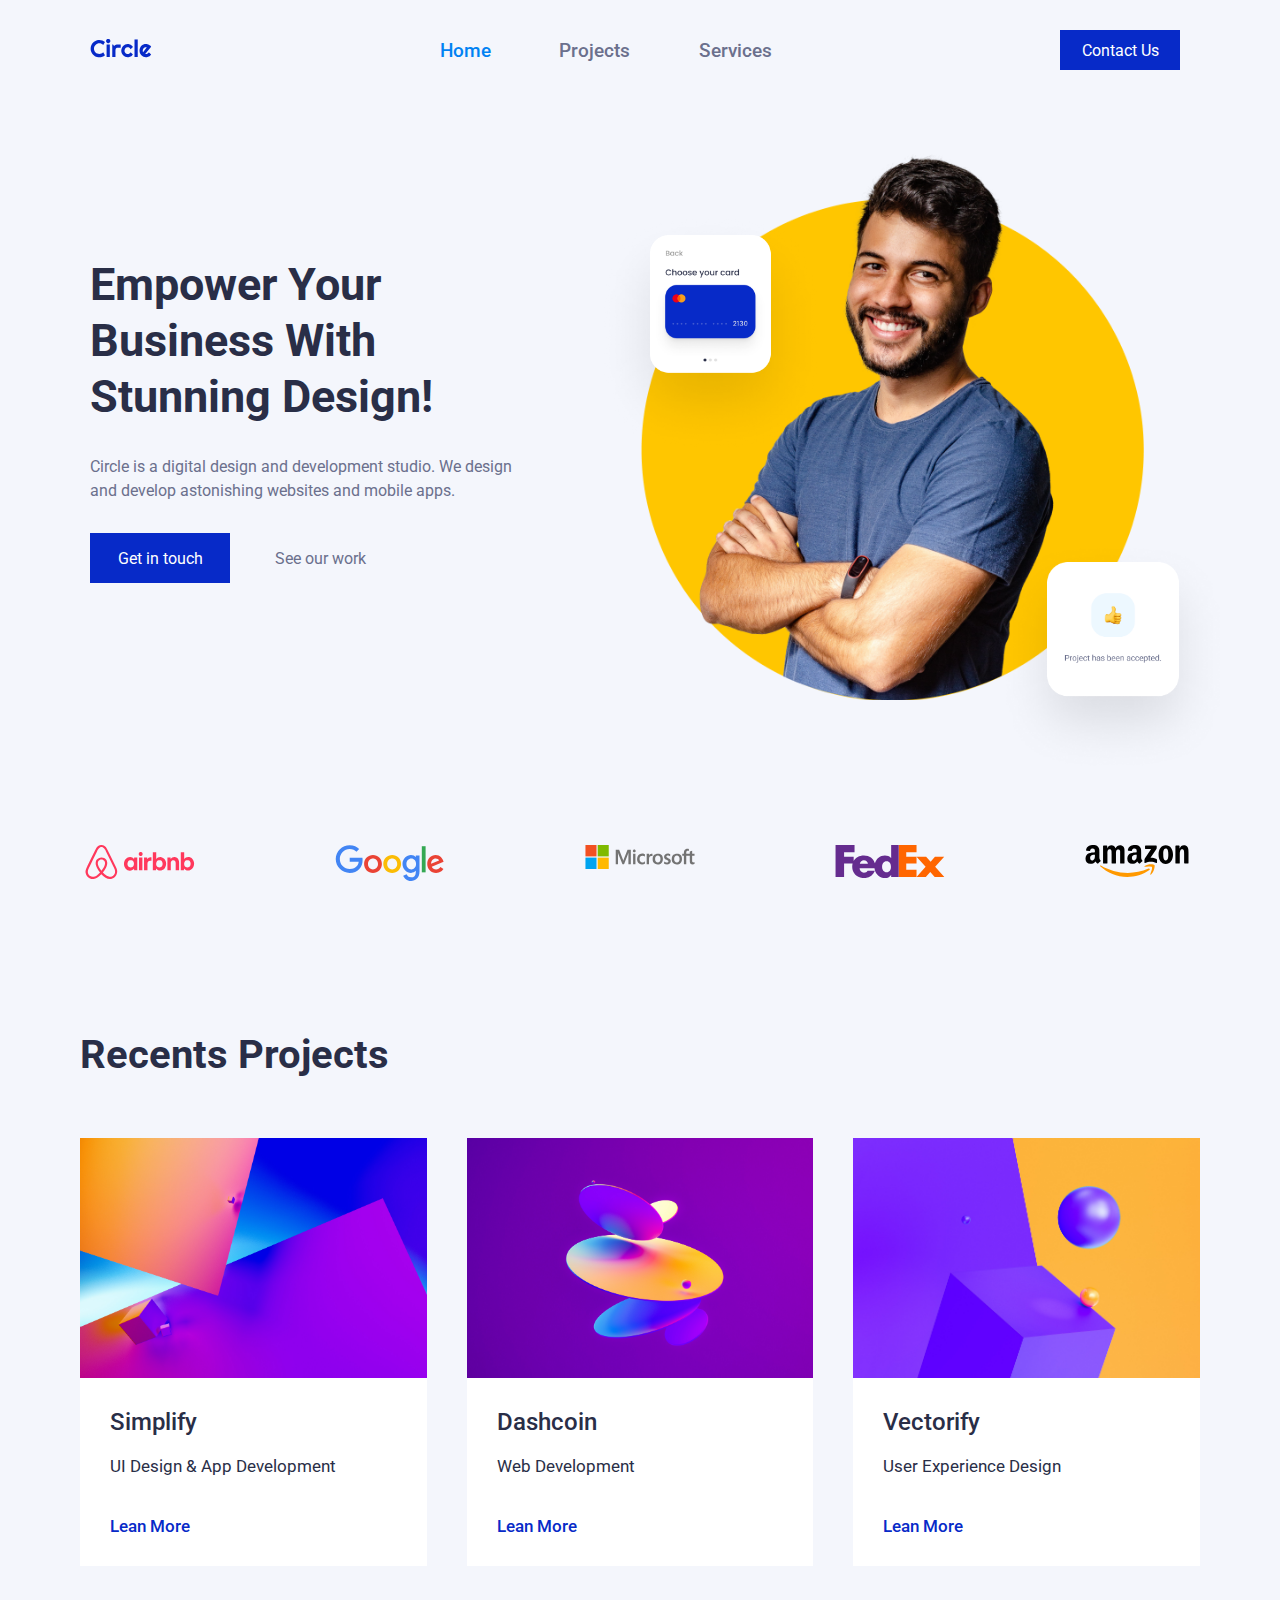
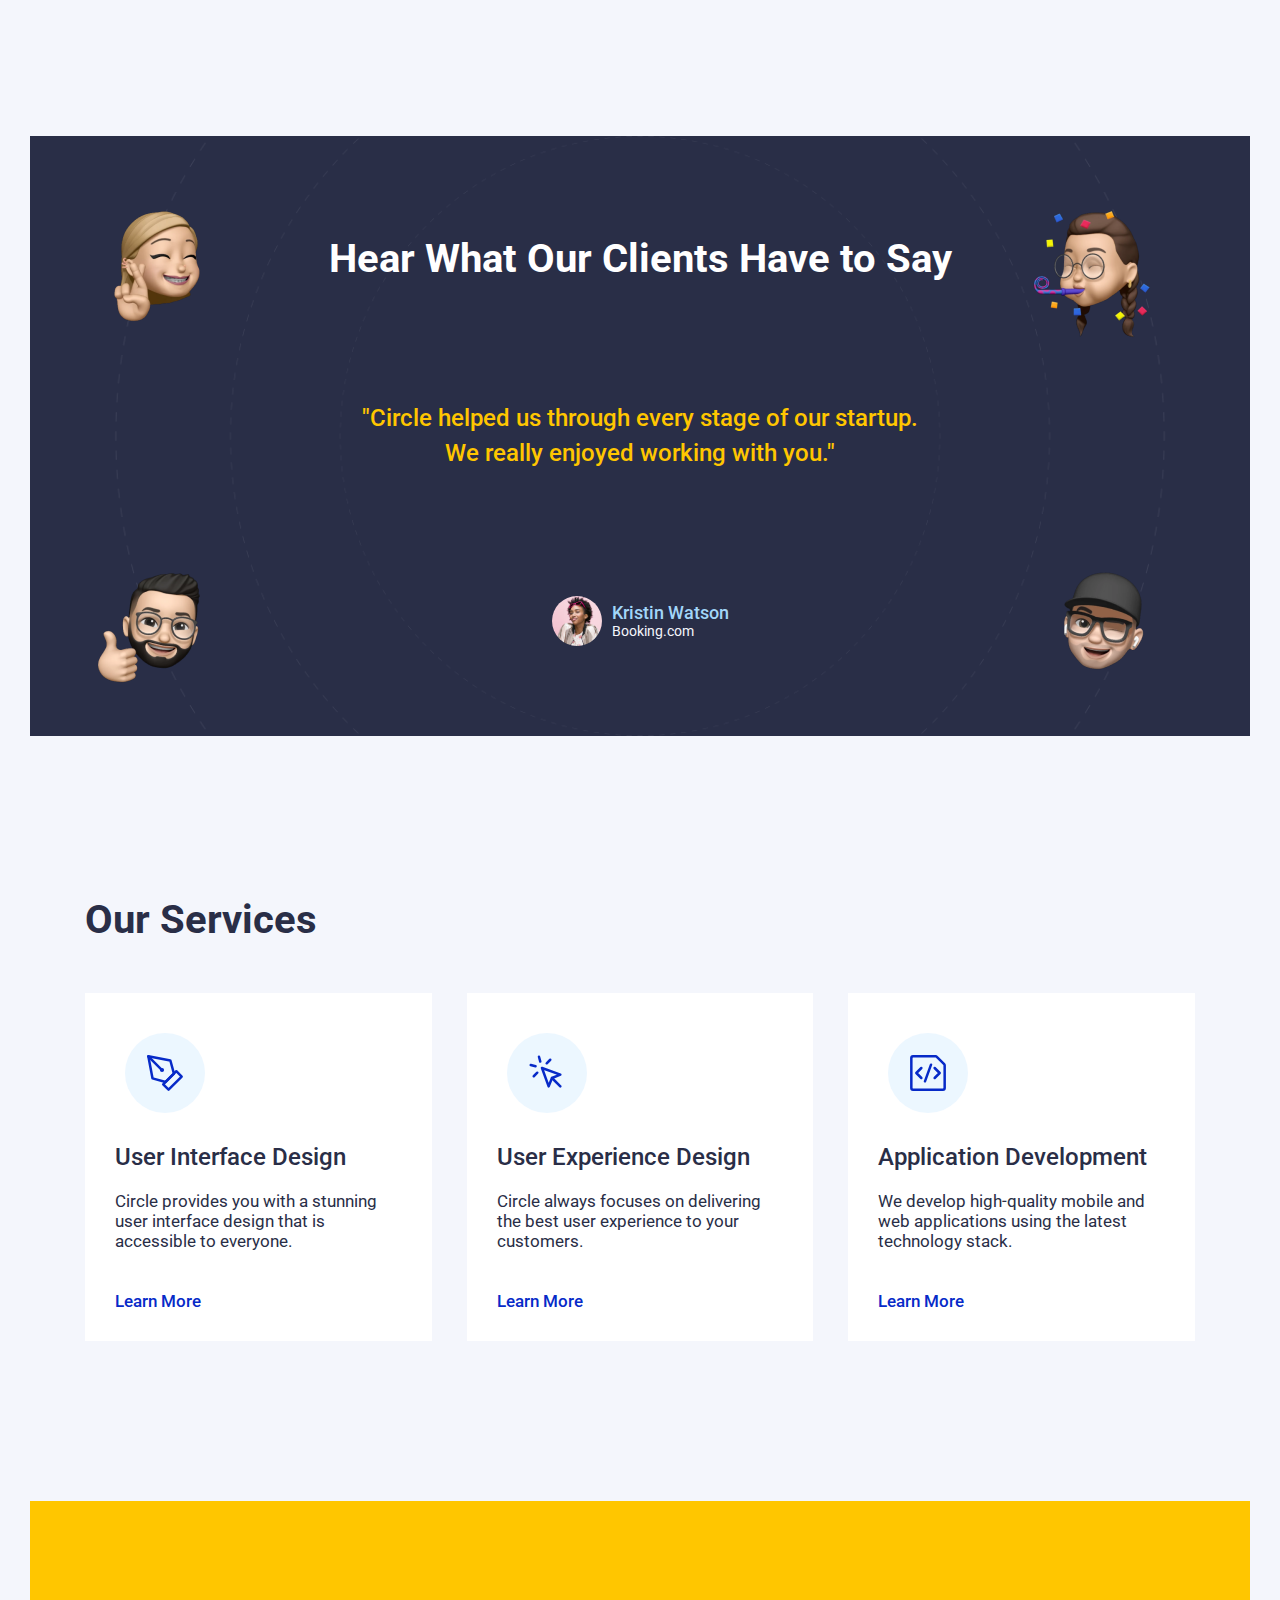
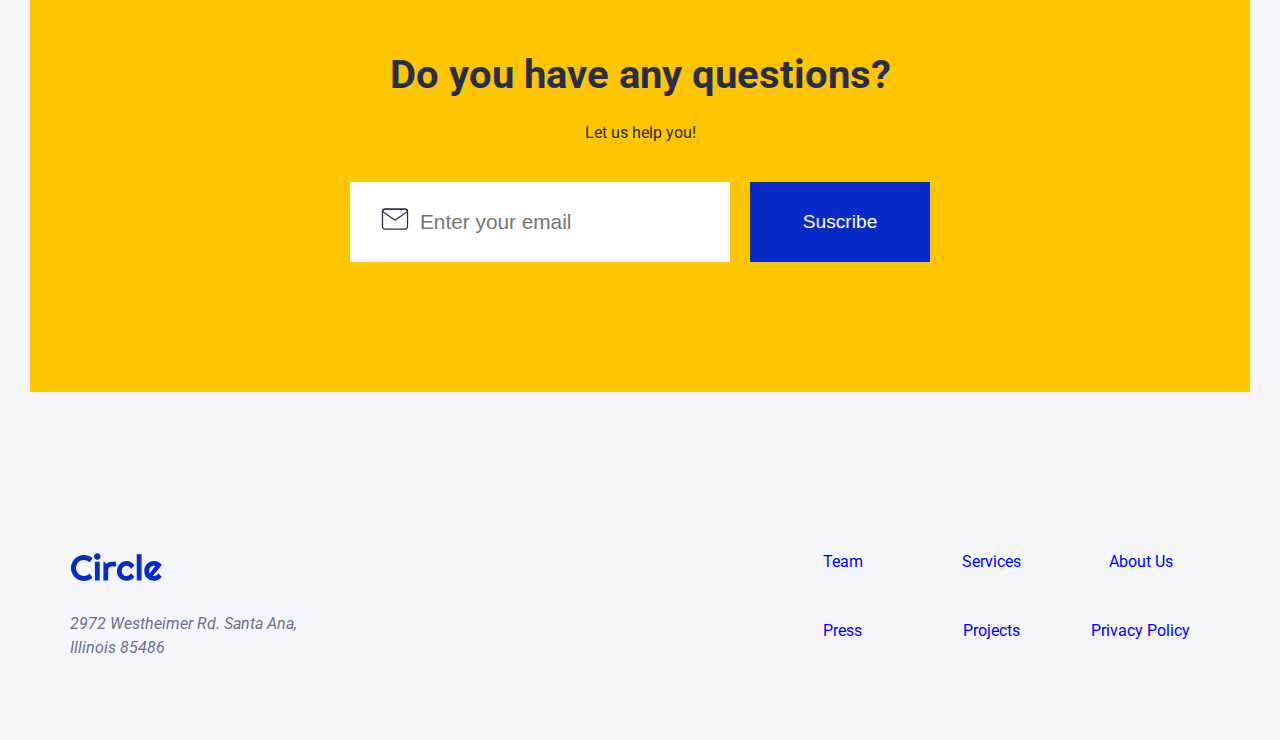
==== commit 89482eba: "mid term project" ====
--- a/index.html
+++ b/index.html
@@ -6,39 +6,38 @@
     <meta http-equiv="X-UA-Compatible" content="IE=edge">
     <meta name="viewport" content="width=device-width, initial-scale=1.0">
     <title>MID-TERM</title>
-    <!-- boostrap  -->
-
     <link rel="stylesheet" href="./style/style.css">
 </head>
 
 <body>
     <div class="total-container">
-        <!-- header -->
+
         <header>
+
             <div>
                 <div class="logo">
                     <img class="circle-logo" src="./img/logos/circle.svg" alt="circle logo" />
                 </div>
 
                 <nav id="page-nav">
-
-                    <input id="menu-toggle" type="checkbox" />
-
-                    <label class="menu-button-container" for="menu-toggle">
-                        <div class="menu-button"></div>
-                    </label>
-
-                    <ul class="menu">
-                        <li><a href="#index.html">Home</a></li>
-
-                        <li><a href="#projects">Projects</a></li>
-
-                        <li><a href="#services">Services</a></li>
+                    <div id="hamburger">
+                        <input class="hide" type="checkbox" id="hamburger-input" />
+                        <label id="hamburger-label" for="hamburger">&#9776;</label>
+                    </div>
+
+                    <div id="cross">
+                        <label id="cross-label" for="cross">&#9587;</label>
+                        <input class="hide" type="checkbox" id="cross-input" />
+                    </div>
+                    <ul id="menu-list">
+                        <li><a href="#Home" class="nav-link link-blue">Home</a></li>
+                        <li><a href="#projects" class="nav-link">Projects</a></li>
+                        <li><a href="#services" class="nav-link">Services</a></li>
                     </ul>
-
-
                 </nav>
-                <!-- contact us -->
+
+
+
                 <div class="contact">
                     <a href="./html/contact.html">Contact Us</a>
                 </div>
@@ -46,31 +45,37 @@
         </header>
 
         <main>
-            <!-- section 1 -->
+
+            <!-- Section1 -->
+
             <section class="section1">
-                <!-- texto -->
+
                 <div class="section1-part1">
-                    <!-- titulo -->
+
                     <h1>Empower Your Business With Stunning Design!</h1>
-                    <!-- p -->
+
                     <p>
                         Circle is a digital design and development studio. We design and develop astonishing websites
                         and mobile apps.
                     </p>
-                    <!-- botones -->
+
                     <div class="section1-botones">
                         <a href="#" class="get">Get in touch</a>
                         <a href="#" class="see">See our work</a>
                     </div>
                 </div>
-                <!-- imagenes -->
+
                 <div class="section1-part2 section1-img2">
                     <div><img src="./img/hero-section/card-1.png" alt="targeta bancaria" class="section1-img1"></div>
                     <div><img src="./img/hero-section/card-2.png" alt="Project has been accepted" class="section1-img3">
                     </div>
-
-            </section>
-            <!-- section 2 -->
+                </div>
+            </section>
+
+
+
+            <!-- Section2 -->
+
             <section class="section2">
                 <!-- imagenes logos -->
                 <div>
@@ -89,104 +94,119 @@
                     <img src="./img/logos/amazon-logo.svg" alt="Amazon logo">
                 </div>
             </section>
-            <!-- section 3 -->
+
+
+            <!-- Section3 -->
+
             <section class="section3" id="projects">
-                <!-- titulo -->
+
                 <h2>Recents Projects</h2>
-                <!-- proyectos -->
+
                 <div class="projects">
-                    <!-- proyecto 1 -->
-                    <div class="project pro1">
-                        <!-- imagen -->
+
+                    <div class="project">
+
                         <div class="container-img">
                             <img src="./img/projects-section/1.jpg" alt="Simplify" class="section3-img">
                         </div>
-                        <!-- parte inferior -->
-                        <div class="container-txt">
-                            <!-- titulo -->
-                            <p class="project-title">Simplify</p>
-                            <!-- texto -->
-                            <p class="project-txt">UI Design & App development</p>
-                            <!-- link -->
-                            <a href="./html/recentProject1.html">Lean More</a>
-                        </div>
-                    </div>
-                    <!-- proyecto 2 -->
-                    <div class="project pro2">
-                        <!-- imagen -->
+
+                        <div class="container-txt">
+
+                            <p class="project-title" id="simplify">
+                                Simplify
+                            </p>
+
+                            <p class="project-txt" id="simplifySub">
+                                UI Design & App Development
+                            </p>
+
+                            <a href="./html/projects.html">Lean More</a>
+                        </div>
+                    </div>
+
+                    <div class="project">
+
                         <div class="container-img">
                             <img src="./img/projects-section/2.jpg" alt="Dashcoin" class="section3-img">
                         </div>
-                        <!-- parte inferior -->
-                        <div class="container-txt">
-                            <!-- titulo -->
-                            <p class="project-title">Dashcoin</p>
-                            <!-- texto -->
-                            <p class="project-txt">Web development</p>
-                            <!-- link -->
-                            <a href="./html/recentProject1.html">Lean More</a>
-                        </div>
-                    </div>
-                    <!-- proyecto 3 -->
-                    <div class="project pro3">
-                        <!-- imagen -->
+
+                        <div class="container-txt">
+
+                            <p class="project-title" id="dashcoin">
+                                Dashcoin
+                            </p>
+
+                            <p class="project-txt" id="dashcoinSub">
+                                Web Development
+                            </p>
+
+                            <a href="./html/projects.html">Lean More</a>
+                        </div>
+                    </div>
+
+                    <div class="project">
+
                         <div class="container-img">
                             <img src="./img/projects-section/3.jpg" alt="Vectorify" class="section3-img">
                         </div>
-                        <!-- parte inferior -->
-                        <div class="container-txt">
-                            <!-- titulo -->
-                            <p class="project-title">Vectorify</p>
-                            <!-- texto -->
-                            <p class="project-txt">User Experience Design</p>
-                            <!-- link -->
-                            <a href="./html/recentProject1.html">Lean More</a>
-                        </div>
-                    </div>
-                </div>
-            </section>
-            <!-- section 4 -->
+
+                        <div class="container-txt">
+
+                            <p class="project-title" id="vectorify">
+                                Vectorify
+                            </p>
+
+                            <p class="project-txt" id="vectorifySub">
+                                User Experience Design
+                            </p>
+
+                            <a href="./html/projects.html">Lean More</a>
+                        </div>
+                    </div>
+                </div>
+            </section>
+
             <section class="section4">
                 <div class="section4-content">
-                    <!-- titulo -->
+
                     <h3>Hear What Our Clients Have to Say</h3>
-                    <!-- texto -->
-                    <p class="section4-txt">"Circle helped us through every stage of our startup. We really enjoyed
-                        working with you."</p>
-                    <!-- usuario -->
+
+                    <p class="section4-txt">"Circle helped us through every stage of our startup. <br>
+                        We really enjoyed working with you."</p>
+
                     <div>
-                        <!-- información -->
+
                         <div class="section4-user">
-                            <!-- imagen usuario -->
+
                             <div class="section4-user-image"></div>
-                            <!-- nombre -->
+
                             <div class="section4-user-info">
                                 <p class="section4-name">Kristin Watson</p>
-                                <!-- web -->
+
                                 <p class="section4-web">Booking.com</p>
                             </div>
                         </div>
                     </div>
                 </div>
-                <!-- imagenes esquinas -->
+
                 <img src="./img/testimonial-section/memoji-1.png" alt="memoji" class="section4-img1">
                 <img src="./img/testimonial-section/memoji-2.png" alt="memoji" class="section4-img2">
                 <img src="./img/testimonial-section/memoji-3.png" alt="memoji" class="section4-img3">
                 <img src="./img/testimonial-section/memoji-4.png" alt="memoji" class="section4-img4">
             </section>
-            <!-- section 5 -->
+
             <section class="section5" id="services">
-                <!-- titulo -->
+
                 <h1>Our Services</h1>
-                <!-- body -->
+
                 <div class="section5-content">
-                    <!-- user interface -->
+
                     <div class="section5-box">
-                        <!-- imagen -->
+
                         <div class="section5-img1"></div>
-                        <!-- parte inferior -->
-                        <div class="container-txt">
-                            <!-- texto -->
+
+                        <div class="container-txt">
+
                             <p class="project-title">
                                 User Interface Design
                             </p>
@@ -194,79 +214,79 @@
                                 Circle provides you with a stunning user interface design that is accessible to
                                 everyone.
                             </p>
-                            <!-- link -->
+
                             <a href="#">Learn More</a>
                         </div>
                     </div>
-                    <!-- user experience design -->
+
                     <div class="section5-box">
-                        <!-- imagen -->
+
                         <div class="section5-img2"></div>
-                        <!-- parte inferior -->
-                        <div class="container-txt">
-                            <!-- texto -->
+
+                        <div class="container-txt">
+
                             <p class="project-title">
                                 User Experience Design
                             </p>
                             <p class="project-txt">
                                 Circle always focuses on delivering the best user experience to your customers.
                             </p>
-                            <!-- link -->
+
                             <a href="#">Learn More</a>
                         </div>
                     </div>
-                    <!-- application development -->
+
                     <div class="section5-box">
-                        <!-- imagen -->
+
                         <div class="section5-img3"></div>
-                        <!-- parte inferior -->
-                        <div class="container-txt">
-                            <!-- texto -->
+
+                        <div class="container-txt">
+
                             <p class="project-title">
                                 Application Development
                             </p>
                             <p class="project-txt">
                                 We develop high-quality mobile and web applications using the latest technology stack.
                             </p>
-                            <!-- link -->
+
                             <a href="#">Learn More</a>
                         </div>
                     </div>
                 </div>
             </section>
-            <!-- section 6 -->
+
             <section class="section6">
                 <div class="section6-content">
-                    <!-- titulo -->
+
                     <h1>Do you have any questions?</h1>
-                    <!-- subtitulo -->
+
                     <div class="section6-subtitle">Let us help you!</div>
-                    <!-- form -->
+
                     <div class="section6-email">
                         <form>
-                            <!-- enter your email -->
+
                             <div class="section6-enter-email">
-                                <!-- imagen -->
+
                                 <div class="email-img"></div>
-                                <!-- input -->
+
                                 <input type="email" placeholder="Enter your email" class="section6-input-email">
                             </div>
-                            <!-- botón -->
+
                             <input type="submit" value="Suscribe" class="section6-submit">
                         </form>
-                        <!-- succes -->
+
                         <div class="section6-succes">
-                            Thank you! Your submission has been received!
-                        </div>
-                        <!-- fail -->
+                            <p>Thank you! Your submission has been received!</p>
+                        </div>
+
                         <div class="section6-fail">
-                            Oops! Something went wrong while submitting the form.
+                            <p>Oops! Something went wrong while submitting the form.</p>
                         </div>
                     </div>
                 </div>
             </section>
         </main>
-        <!-- footer -->
+
         <footer>
             <!-- circle -->
             <div class="footer-info">
@@ -289,6 +309,7 @@
         </footer>
     </div>
     <script src="./script/index.js"></script>
+    <script src="./script/handleBurger.js"></script>
 
 </body>
 
--- a/style/style.css
+++ b/style/style.css
@@ -1,4 +1,3 @@
-/* google fonts import roboto */
 @import url('https://fonts.googleapis.com/css2?family=Roboto:wght@100;300;400;500;700&display=swap');
 /* General styling */
 
@@ -10,8 +9,38 @@
 
 body {
     font-family: 'Roboto', sans-serif;
+    color: #292E47;
+    background: #F4F6FC;
+}
+
+/* Header */
+
+nav ul {
+    list-style: none;
+    display: flex;
+    justify-content: space-around;
+    align-items: center;
+    padding: 0;
+    height: 100%;
+}
+
+.nav-link:hover {
+    color: #072ac8;
+}
+
+.link-blue {
+    color: #0082f3;
+}
+
+nav a {
+    text-decoration: none;
+    color: black;
+}
+
+nav a {
     color: #1a1a1a;
-    background: #E5E5E5;
+    font-weight: 500;
+    cursor: pointer;
 }
 
 h1,
@@ -23,71 +52,52 @@
     font-weight: bold;
 }
 
-/* Header */
-.circle-logo {
-    width: 100px;
-    padding: 20px;
-    margin-top: 10px;
-}
-
-header>div {
-    width: 100%;
-
-}
-
 nav {
     width: 100%;
-    padding: 0;
-    margin: 0;
+    padding: O;
+    margin: 70PX 0 0 0;
     background: #C8C8C8;
 }
 
-nav label,
-#menu-toggle {
-    display: none;
-}
-
-nav ul {
-    list-style: none;
-    display: flex;
-    justify-content: space-around;
-    align-items: center;
-    padding: 0;
-    height: 100%;
-}
-
-.nav-link:hover {
-    color: #072ac8;
-}
-
-.link-blue {
-    color: #0082f3;
-}
-
-nav a {
-    text-decoration: none;
-    color: black;
-}
-
-nav a {
-    color: #1a1a1a;
-    font-weight: 500;
-    cursor: pointer;
-}
-
-/* Show burger menu */
-nav label {
-    display: inline-block;
-    color: rgb(25, 25, 25);
-    font-style: normal;
-    font-size: 2em;
-    padding: 20px;
-    position: absolute;
-    top: -4px;
-    right: 20px;
-    cursor: pointer;
-}
-
+/*Hide hamburguer and cross*/
+.hide {
+    display: none;
+}
+
+#cross {
+    display: none;
+}
+
+/* Show Hamburger */
+@media screen and (min-width:768px) {
+
+    #hamburger,
+    #cross {
+        display: none !important;
+    }
+}
+
+/*Tablet show hamburguer by default*/
+@media screen and (max-width:768px) {
+
+    #hamburger-label {
+        display: block;
+    }
+
+    /* Set styles icons */
+    #hamburger-label,
+    #cross-label {
+        /* display: inline-block; */
+        color: rgb(25, 25, 25);
+        font-style: normal;
+        font-size: 2em;
+        padding: 20px;
+        position: absolute;
+        top: -4px;
+        right: 20px;
+        cursor: pointer;
+    }
+}
 
 /* Break down menu items into vertical */
 
@@ -97,7 +107,7 @@
     display: block;
     margin-left: 5%;
     margin-bottom: 20px;
-    padding: 10px;
+    padding: 0px;
     color: #6b708d;
 
 }
@@ -116,23 +126,6 @@
     display: none;
 }
 
-#page-nav input[type='checkbox']:checked~ul {
-    animation-duration: 0.5s;
-    animation-name: slidein;
-    display: block;
-}
-
-@keyframes slidein {
-    from {
-        margin-left: 100%;
-        width: 300%
-    }
-
-    to {
-        margin-left: 0%;
-        width: 100%;
-    }
-}
 
 .contact {
     display: none;
@@ -150,7 +143,7 @@
 
 .section1-part1 {
     display: flex;
-    align-items: center;
+    align-items: left;
     flex-direction: column;
 }
 
@@ -229,7 +222,7 @@
 
 /* section 2 */
 .section2 {
-    margin: 90px 10px 10px 10px;
+    margin: 120px 20px 120px 20px;
     display: grid;
     grid-template-columns: repeat(2, 1fr);
     grid-template-rows: repeat(2, 1fr);
@@ -252,7 +245,7 @@
     display: flex;
     flex-direction: column;
     align-items: center;
-    margin: 30px;
+    margin: 80px;
 }
 
 .section3 h2 {
@@ -328,7 +321,7 @@
     position: relative;
     background-image: url(../img/testimonial-section/orbit.png);
     background-color: #292e47;
-    margin-top: 60px;
+    margin: 160px 30px 160px 30px;
     background-position: 50% 50%;
     background-size: cover;
     background-repeat: no-repeat;
@@ -344,7 +337,7 @@
     font-size: 30px;
     width: 80%;
     text-align: center;
-    margin-top: 50px;
+    margin-top: 100px;
     line-height: 45px;
 }
 
@@ -363,7 +356,6 @@
     flex-direction: row;
     align-items: center;
     position: relative;
-    top: 90px;
 }
 
 .section4-user-image {
@@ -408,7 +400,7 @@
 
 /* section 5 */
 .section5 {
-    margin-top: 40px;
+    margin: 160px 60px 160px 60px;
 }
 
 /* titulo seccion */
@@ -477,6 +469,7 @@
     display: flex;
     background-color: #ffc600;
     text-align: center;
+    margin: 120px 30px 80px 30px;
 }
 
 .section6 h1 {
@@ -592,6 +585,11 @@
 /* MEDIA QUERY 480PX */
 @media screen and (min-width: 480px) {
 
+    header {
+        width: 100%;
+        margin: 30px 0px 0px 40px;
+    }
+
     /* section1 */
     /* titulo */
     .section1-part1 h1 {
@@ -614,7 +612,7 @@
     }
 
     .section4-user {
-        top: 130px;
+        top: 40px;
     }
 
     /* titulo section 5 */
@@ -634,6 +632,11 @@
 
 /* MEDIA QUERY 768PX */
 @media screen and (min-width: 768px) {
+
+    header {
+        width: 100%;
+        margin: 30px 0px 0px 40px;
+    }
 
     /* section 1 */
     .section1-part1 h1 {
@@ -702,7 +705,7 @@
     }
 
     .section4-content h3 {
-        width: 45%;
+        width: 60%;
     }
 
     .section4-user {
@@ -793,15 +796,32 @@
         display: none;
     }
 
+    .message-form-succes-active {
+        display: flex;
+        align-items: center;
+        text-align: center;
+        margin-top: 10px;
+        height: 40px;
+        background-color: rgba(11, 130, 11, 0.248);
+    }
+
     .section6-fail {
         display: none;
+    }
+
+    .message-form-fail-active {
+        display: flex;
+        align-items: center;
+        text-align: center;
+        margin-top: 10px;
+        height: 40px;
+        background-color: rgba(201, 39, 60, 0.248);
     }
 
     /* footer */
     footer {
         display: flex;
-        margin-top: 170px;
-        margin-bottom: 90px;
+        margin: 160px 40px 0 40px;
     }
 
     .footer-info {
@@ -856,6 +876,7 @@
         justify-content: space-between;
         align-items: center;
         flex-flow: row;
+        margin: 0px 80px 0px 20px;
     }
 
     nav {
@@ -868,11 +889,6 @@
         display: flex;
     }
 
-    /* Show Hamburger */
-    nav label {
-        display: none;
-    }
-
     .nav-link {
         margin: 0;
     }
@@ -881,14 +897,12 @@
     .section1 {
         flex-direction: row;
         max-width: 100%;
-        margin-left: 0;
         margin-top: 50px;
     }
 
     .section1-part1 {
         align-items: flex-start;
         width: 42%;
-        margin-left: 0;
     }
 
     .section1-part1 h1 {
@@ -906,8 +920,7 @@
     }
 
     .section1-botones {
-        margin-left: 0;
-        flex-direction: row-reverse;
+        margin-left: 30px;
     }
 
     .section1-part2 {
@@ -948,8 +961,9 @@
         display: grid;
         grid-template-columns: repeat(3, 1fr);
         grid-template-rows: 1fr;
-        grid-column-gap: 10px;
+        grid-column-gap: 40px;
         grid-row-gap: 0px;
+        margin: 0;
     }
 
     /* section 4 */
@@ -960,7 +974,7 @@
 
     .section4-txt {
         color: #FFC600;
-        margin-top: 90px;
+        margin-top: 120px;
         font-size: 1.5rem;
         text-align: center;
         font-weight: 500;
@@ -972,161 +986,35 @@
         display: block;
         position: relative;
         width: 150px;
-        top: -45%;
-        left: -30%;
+        top: -55%;
+        left: -40%;
     }
 
     .section4-img2 {
         display: block;
         position: relative;
         width: 150px;
-        top: -9%;
-        left: 27%;
+        top: -20%;
+        left: 37.5%;
     }
 
     .section4-img3 {
         display: block;
         position: relative;
         width: 150px;
-        top: -35%;
-        left: -30%;
+        top: -45%;
+        left: -40%;
     }
 
     .section4-img4 {
         display: block;
         position: relative;
         width: 150px;
-        top: -118%;
-        left: 27%;
+        top: -130%;
+        left: 37.5%;
     }
 
     .section4-user {
-        top: 200px;
-    }
-}
-
-.menu {
-    display: none;
-    flex-direction: row;
-    list-style-type: none;
-    margin: 0;
-    padding: 0;
-    color: #6B708D;
-
-}
-
-.menu a:hover {
-    color: #0082f3;
-}
-
-.menu>li {
-    margin: 0 1rem;
-    overflow: hidden;
-}
-
-.menu-button-container {
-    display: none;
-    height: 100%;
-    width: 30px;
-    cursor: pointer;
-    flex-direction: column;
-    justify-content: center;
-    align-items: center;
-}
-
-
-
-.menu-button,
-.menu-button::before,
-.menu-button::after {
-    display: block;
-    background-color: #6c718b;
-    position: absolute;
-    height: 4px;
-    width: 30px;
-    transition: transform 400ms cubic-bezier(0.23, 1, 0.32, 1);
-    border-radius: 2px;
-}
-
-.menu-button::before {
-    content: "";
-    margin-top: -8px;
-}
-
-.menu-button::after {
-    content: "";
-    margin-top: 8px;
-}
-
-#menu-toggle:checked+.menu-button-container .menu-button::before {
-    margin-top: 0px;
-    transform: rotate(405deg);
-}
-
-#menu-toggle:checked+.menu-button-container .menu-button {
-    background: rgba(255, 255, 255, 0);
-}
-
-#menu-toggle:checked+.menu-button-container .menu-button::after {
-    margin-top: 0px;
-    transform: rotate(-405deg);
-}
-
-@media (max-width: 990px) {
-    .menu-button-container {
-        display: flex;
-    }
-
-    .menu {
-        display: flex;
-        position: absolute;
-        top: 0;
-        margin-top: 50px;
-        left: 0;
-        flex-direction: column;
-        width: 100%;
-        justify-content: center;
-        align-items: center;
-    }
-
-    #menu-toggle~.menu li {
-        height: 0;
-        margin: 0;
-        padding: 0;
-        border: 0;
-        transition: height 400ms cubic-bezier(0.23, 1, 0.32, 1);
-    }
-
-    #menu-toggle:checked~.menu li {
-        border: 0px solid #333;
-        height: 2.5em;
-        padding: 0.5em;
-        transition: height 400ms cubic-bezier(0.23, 1, 0.32, 1);
-    }
-
-    .menu>li {
-        display: flex;
-        justify-content: center;
-        margin: 0;
-        padding: 0.5em 0;
-        width: 100%;
-        color: white;
-        background-color: #c9c8c9;
-    }
-
-    .menu>li:not(:last-child) {
-        border-bottom: 0px solid #444;
-    }
-
-    .menu li a {
-        text-decoration: none;
-        color: #6c718b;
-        font-weight: 500;
-        font-size: 1.05rem;
-        margin: 0 14px 0 14px;
-    }
-
-    .menu li a:hover {
-        color: #0082f3;
+        top: 125px;
     }
 }